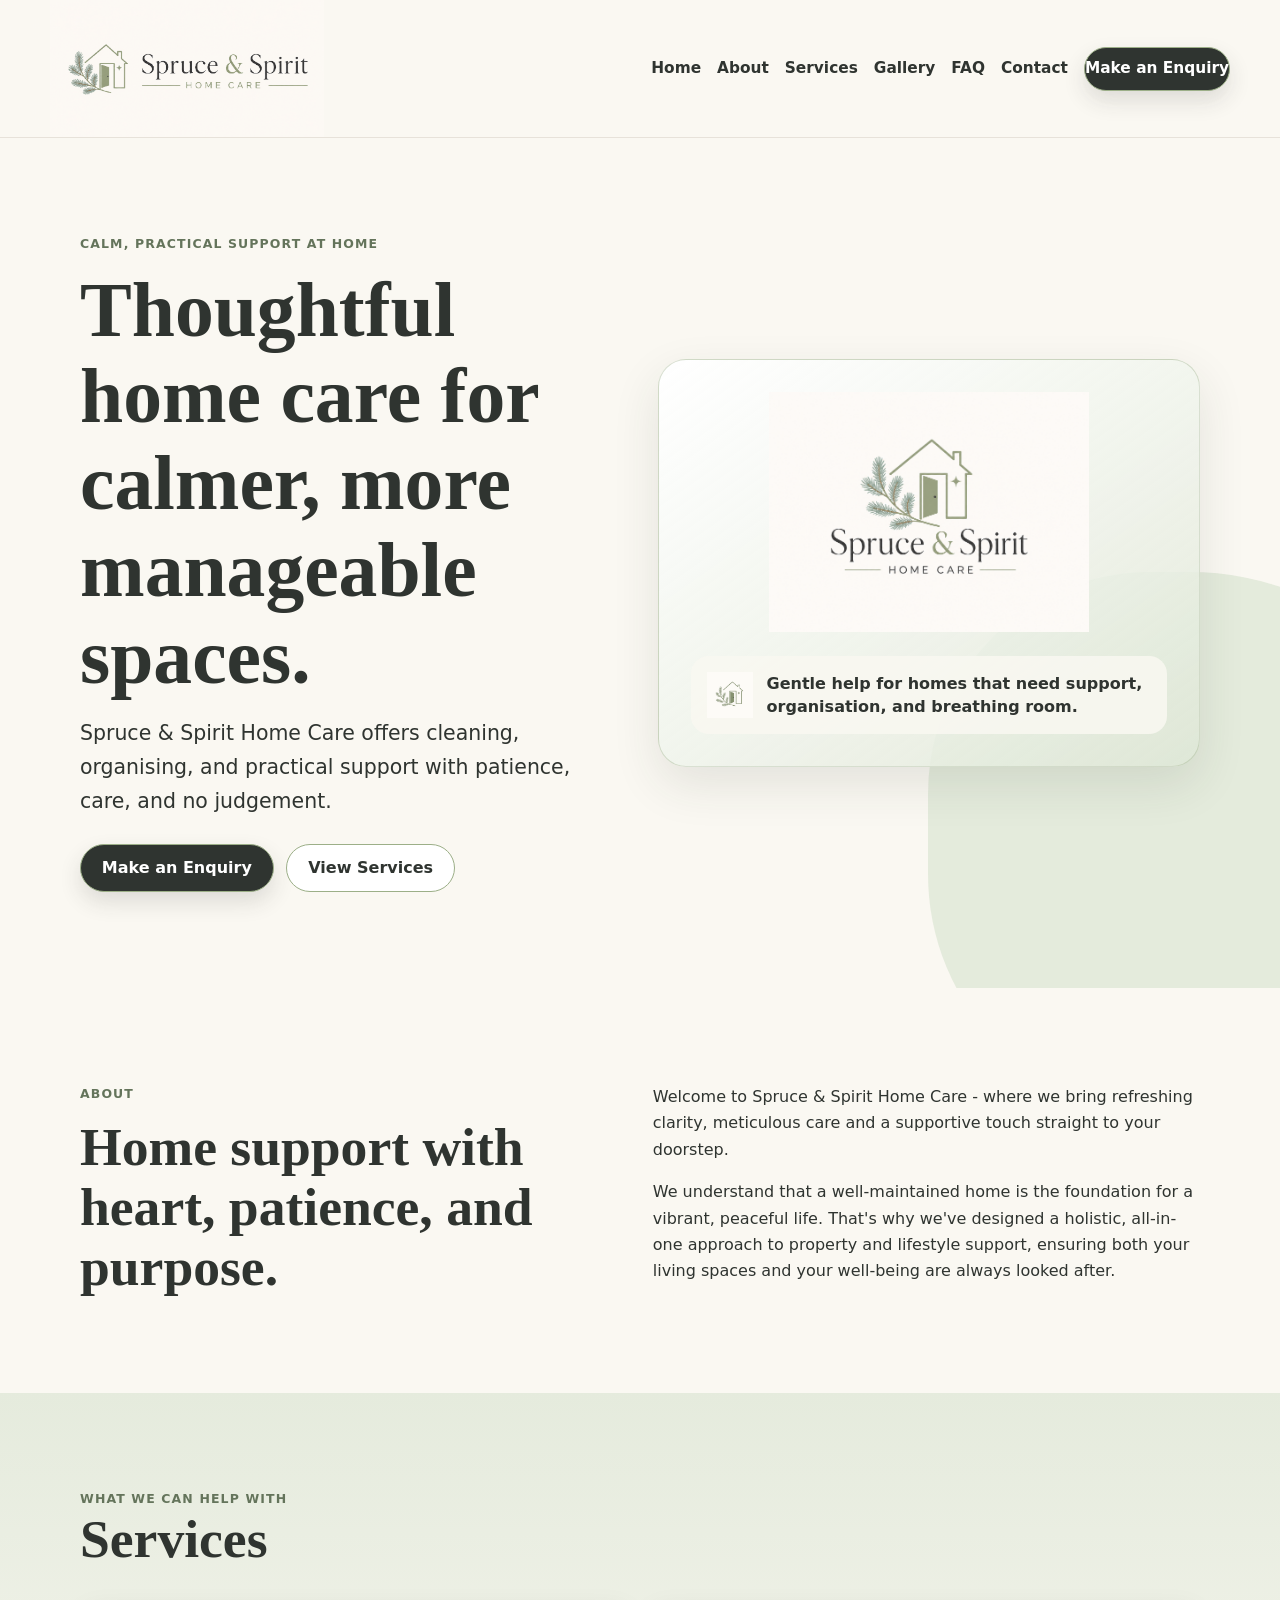
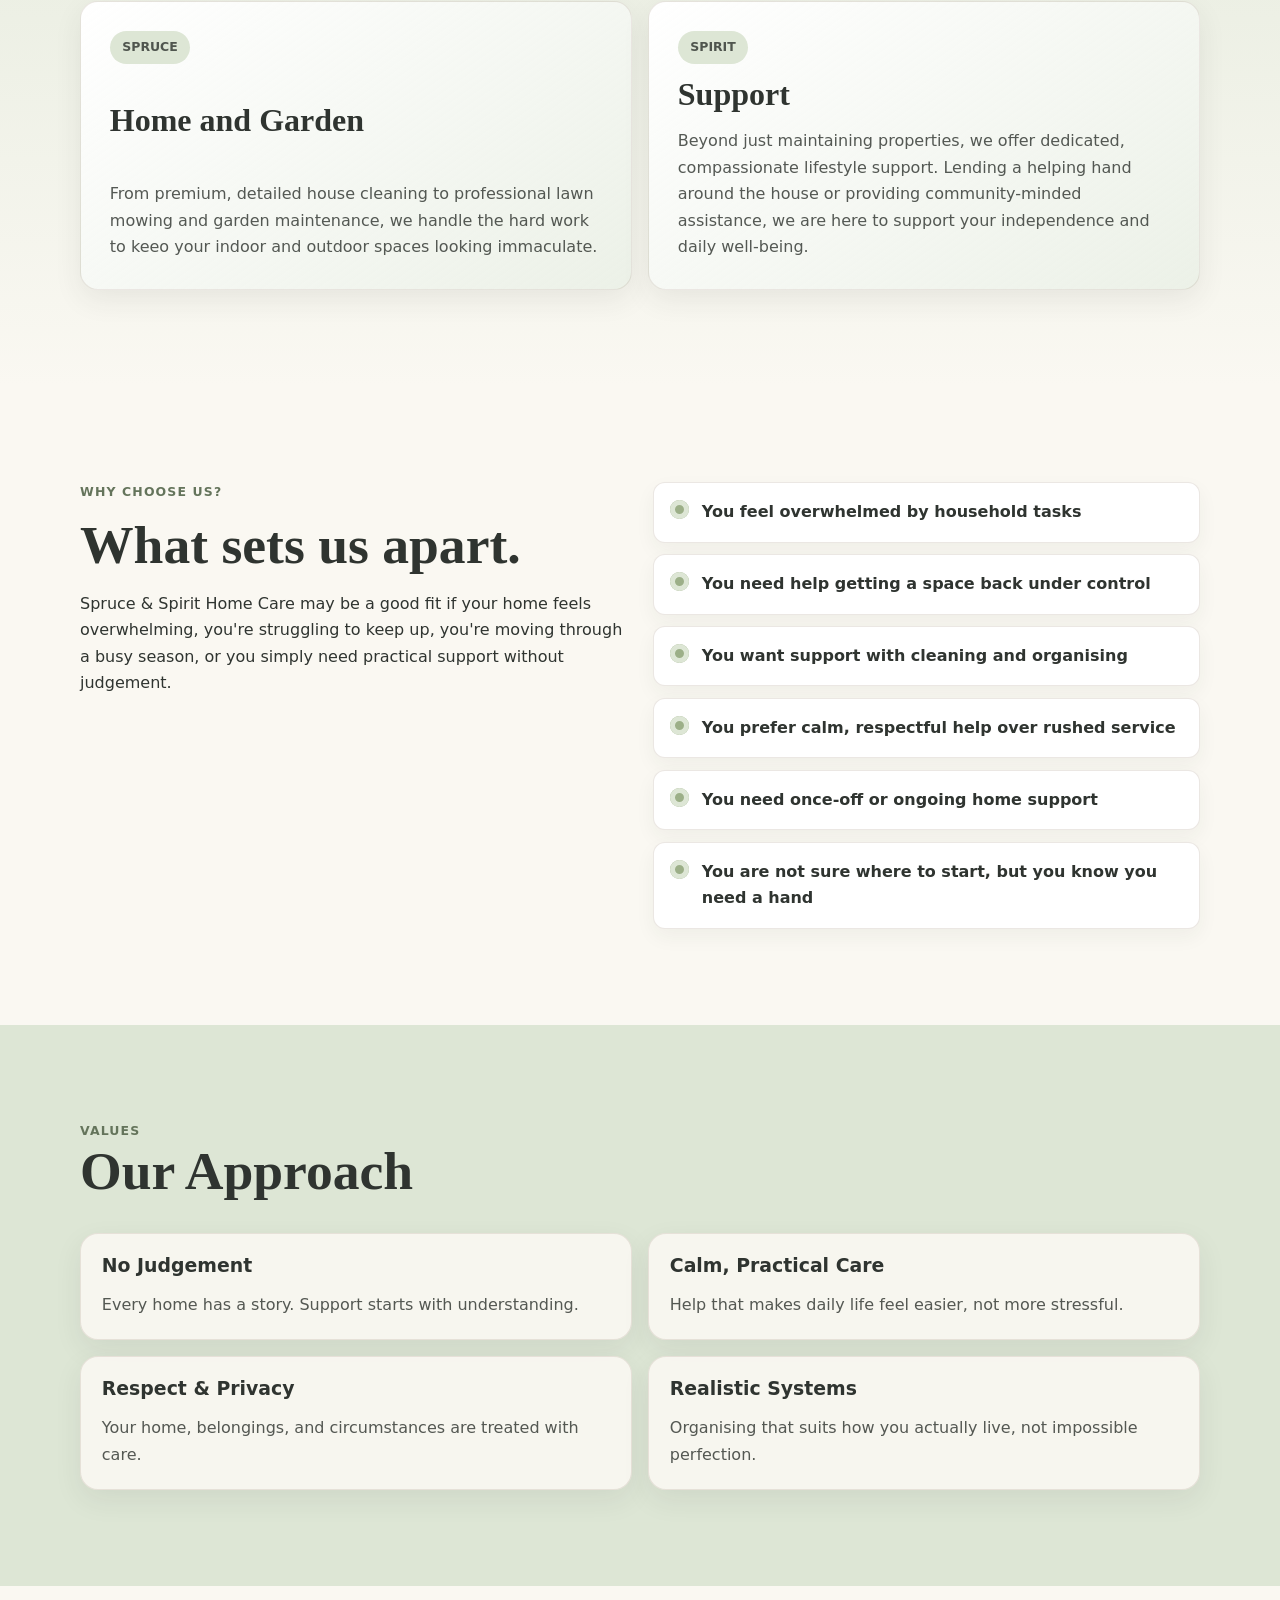
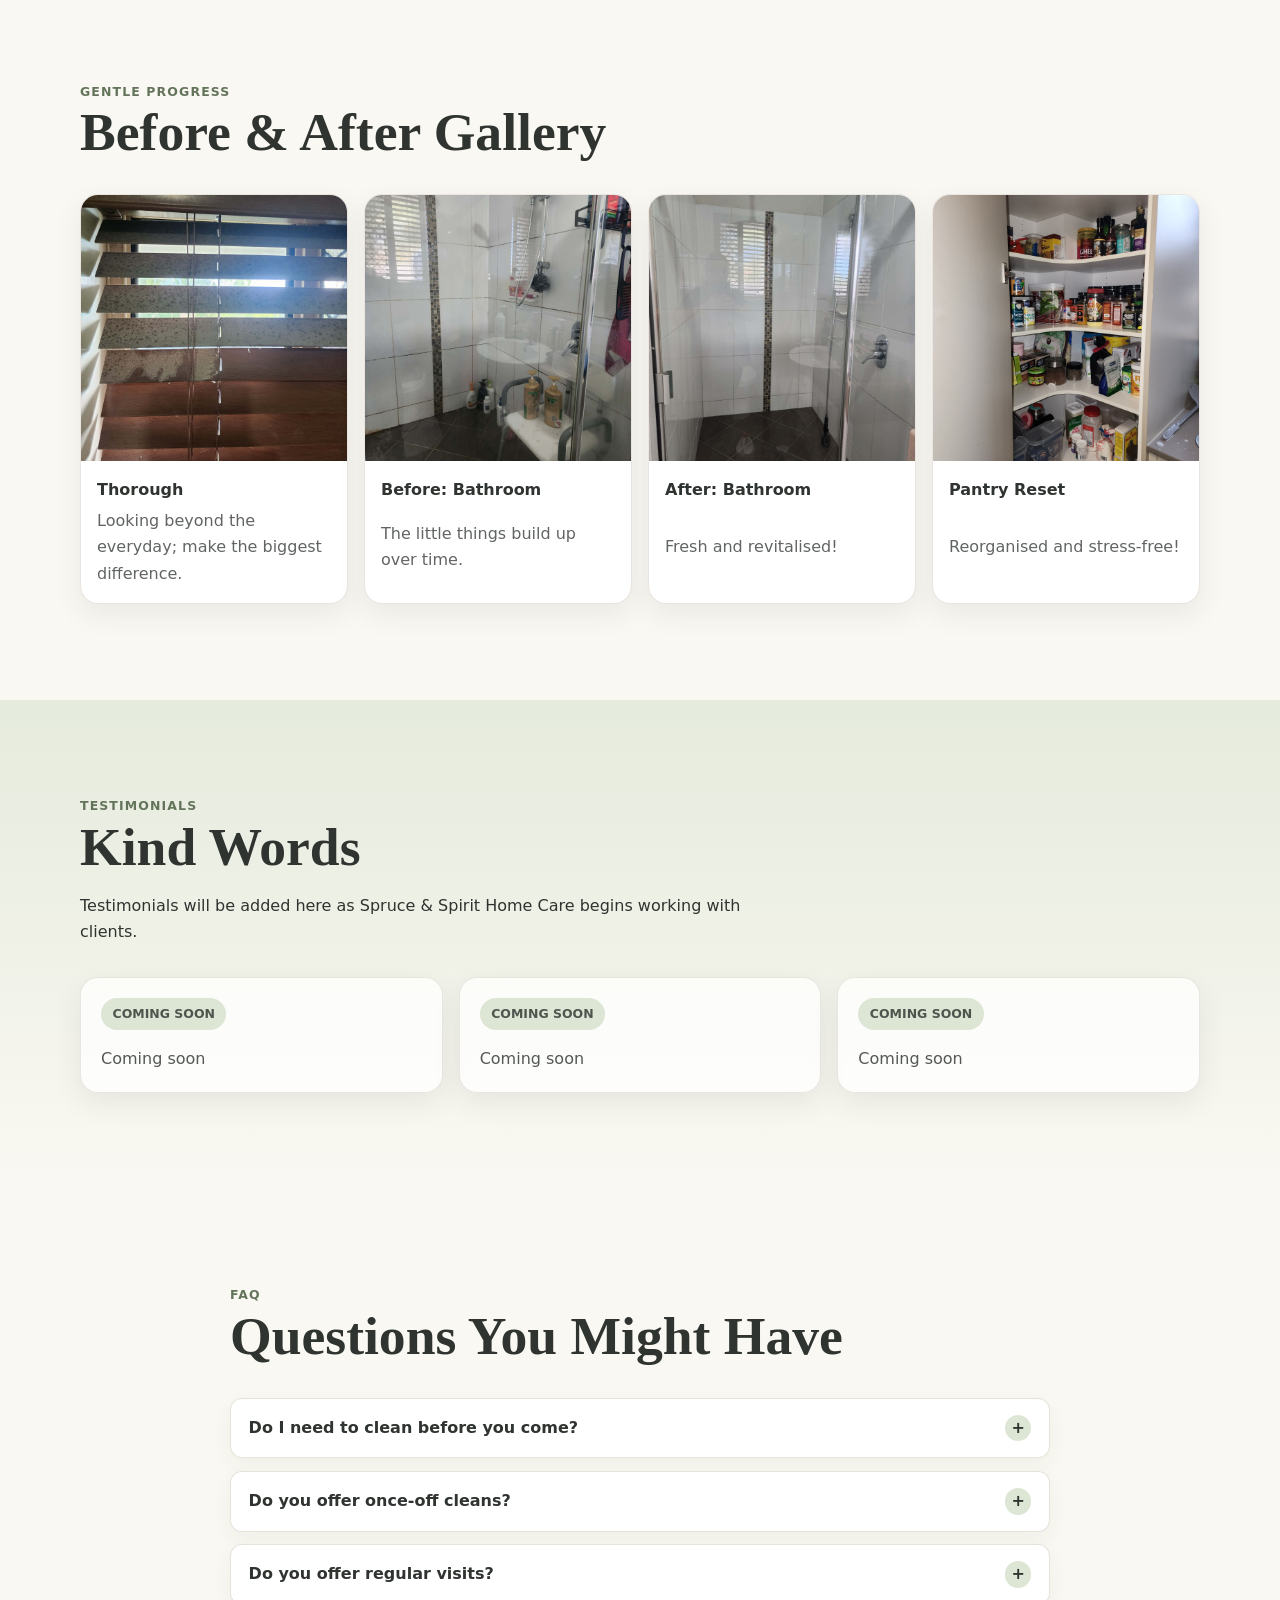
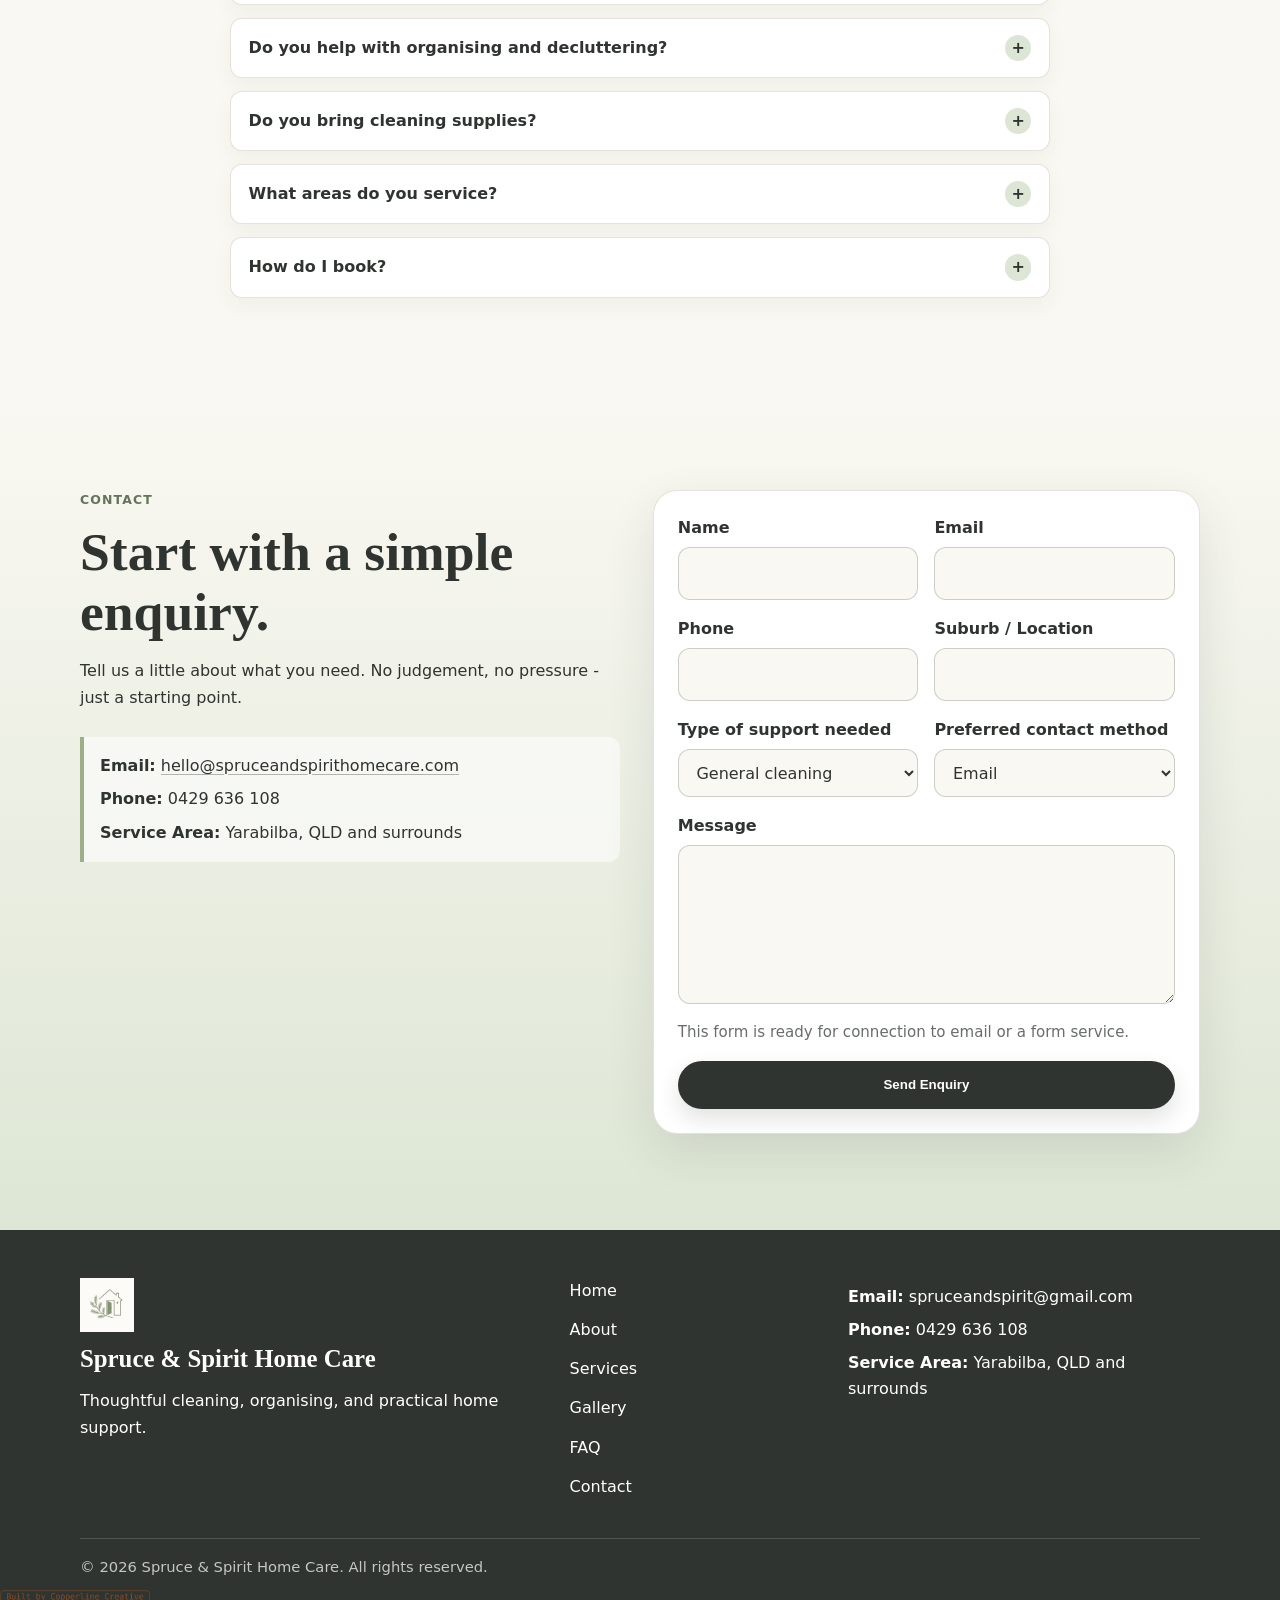
==== index.html @ ce6bea6d "add-footer-change-wording" ====
<!DOCTYPE html>
<html lang="en">
  <head>
    <meta charset="UTF-8" />
    <meta name="viewport" content="width=device-width, initial-scale=1.0" />
    <meta
      name="description"
      content="Spruce &amp; Spirit Home Care offers thoughtful cleaning, organising, and practical home support with patience, care, and no judgement."
    />
    <title>Spruce &amp; Spirit Home Care</title>

    <link rel="icon" href="assets/favicon/favicon.ico" sizes="any" />
    <link rel="icon" type="image/png" sizes="16x16" href="assets/favicon/favicon-16x16.png" />
    <link rel="icon" type="image/png" sizes="32x32" href="assets/favicon/favicon-32x32.png" />
    <link rel="apple-touch-icon" href="assets/favicon/apple-touch-icon.png" />

    <link rel="stylesheet" href="styles.css" />
    <script src="script.js" defer></script>
  </head>
  <body>
    <a class="skip-link" href="#main">Skip to content</a>

    <header class="site-header" id="home">
      <div class="header-inner">
        <a class="brand-link" href="#home" aria-label="Spruce &amp; Spirit Home Care home">
          <img src="assets/logo/horizontal-logo.png" alt="Spruce &amp; Spirit Home Care" class="brand-logo" />
        </a>

        <button class="menu-toggle" type="button" aria-expanded="false" aria-controls="primary-navigation">
          <span class="menu-toggle-lines" aria-hidden="true"></span>
          <span class="visually-hidden">Open menu</span>
        </button>

        <nav class="primary-nav" id="primary-navigation" aria-label="Primary navigation">
          <a href="#home">Home</a>
          <a href="#about">About</a>
          <a href="#services">Services</a>
          <a href="#gallery">Gallery</a>
          <a href="#faq">FAQ</a>
          <a href="#contact">Contact</a>
          <a class="button button-small" href="#contact">Make an Enquiry</a>
        </nav>
      </div>
    </header>

    <main id="main">
      <section class="hero section">
        <div class="container hero-grid">
          <div class="hero-copy">
            <p class="eyebrow">Calm, practical support at home</p>
            <h1>Thoughtful home care for calmer, more manageable spaces.</h1>
            <p class="hero-text">
              Spruce &amp; Spirit Home Care offers cleaning, organising, and practical support with patience, care, and no
              judgement.
            </p>
            <div class="button-row">
              <a class="button" href="#contact">Make an Enquiry</a>
              <a class="button button-secondary" href="#services">View Services</a>
            </div>
          </div>

          <div class="hero-card" aria-label="Spruce &amp; Spirit brand feature">
            <img src="assets/logo/logo-primary.png" alt="" class="hero-logo" />
            <div class="hero-note">
              <img src="assets/logo/brand-icon.png" alt="" />
              <p>Gentle help for homes that need support, organisation, and breathing room.</p>
            </div>
          </div>
        </div>
      </section>

      <section class="section" id="about">
        <div class="container two-column">
          <div>
            <p class="eyebrow">About</p>
            <h2>Home support with heart, patience, and purpose.</h2>
          </div>
          <div class="text-stack">
            <p>
              Welcome to Spruce &amp; Spirit Home Care - where we bring refreshing clarity, meticulous care and a supportive touch straight to your doorstep.
            </p>
            <p>
              We understand that a well-maintained home is the foundation for a vibrant, peaceful life. That's why we've designed a holistic, all-in-one approach to property and lifestyle support, ensuring both your living spaces and your well-being are always looked after.
            </p>
          </div>
        </div>
      </section>

      <section class="section section-soft" id="services">
        <div class="container">
          <div class="section-heading">
            <p class="eyebrow">What we can help with</p>
            <h2>Services</h2>
          </div>
          <div class="service-grid">
            <article class="card service-card">
              <p class="service-label">Spruce</p>
              <h3>Home and Garden</h3>
              <p>From premium, detailed house cleaning to professional lawn mowing and garden maintenance, we handle the hard work to keeo your indoor and outdoor spaces looking immaculate.</p>
            </article>
            <article class="card service-card">
              <p class="service-label">Spirit</p>
              <h3>Support</h3>
              <p>Beyond just maintaining properties, we offer dedicated, compassionate lifestyle support. Lending a helping hand around the house or providing community-minded assistance, we are here to support your independence and daily well-being.</p>
            </article>
          </div>
        </div>
      </section>

      <section class="section">
        <div class="container two-column align-start">
          <div>
            <p class="eyebrow">Why Choose Us?</p>
            <h2>What sets us apart.</h2>
            <p>
              Spruce &amp; Spirit Home Care may be a good fit if your home feels overwhelming, you're struggling to keep up,
              you're moving through a busy season, or you simply need practical support without judgement.
            </p>
          </div>
          <ul class="support-list" aria-label="Reasons Spruce &amp; Spirit Home Care may be a good fit">
            <li>You feel overwhelmed by household tasks</li>
            <li>You need help getting a space back under control</li>
            <li>You want support with cleaning and organising</li>
            <li>You prefer calm, respectful help over rushed service</li>
            <li>You need once-off or ongoing home support</li>
            <li>You are not sure where to start, but you know you need a hand</li>
          </ul>
        </div>
      </section>

      <section class="section section-sage">
        <div class="container">
          <div class="section-heading">
            <p class="eyebrow">Values</p>
            <h2>Our Approach</h2>
          </div>
          <div class="card-grid values-grid">
            <article class="value-card">
              <h3>No Judgement</h3>
              <p>Every home has a story. Support starts with understanding.</p>
            </article>
            <article class="value-card">
              <h3>Calm, Practical Care</h3>
              <p>Help that makes daily life feel easier, not more stressful.</p>
            </article>
            <article class="value-card">
              <h3>Respect &amp; Privacy</h3>
              <p>Your home, belongings, and circumstances are treated with care.</p>
            </article>
            <article class="value-card">
              <h3>Realistic Systems</h3>
              <p>Organising that suits how you actually live, not impossible perfection.</p>
            </article>
          </div>
        </div>
      </section>

      <section class="section" id="gallery">
        <div class="container">
          <div class="section-heading">
            <p class="eyebrow">Gentle progress</p>
            <h2>Before &amp; After Gallery</h2>
            <p></p>
          </div>
          <div class="gallery-grid" aria-label="Before and after gallery">
            <a class="gallery-card" href="gallery/gallery-1.html">
              <figure>
                <img src="assets/gallery/blinds-progress.JPG" alt="preview blinds" />
                <figcaption>
                  <strong>Thorough</strong>
                  <span>Looking beyond the everyday; make the biggest difference.</span>
                </figcaption>
              </figure>
            </a>
            <a class="gallery-card" href="gallery/gallery-2.html">
              <figure>
                <img src="assets/gallery/shower-b.JPG" alt="Before: Bathroom" />
                <figcaption>
                  <strong>Before: Bathroom</strong>
                  <span>The little things build up over time.</span>
                </figcaption>
              </figure>
            </a>
            <a class="gallery-card" href="gallery/gallery-3.html">
              <figure>
                <img src="assets/gallery/shower-a.JPG" alt="After: Bathroom" />
                <figcaption>
                  <strong>After: Bathroom</strong>
                  <span>Fresh and revitalised!</span>
                </figcaption>
              </figure>
            </a>
            <a class="gallery-card" href="gallery/gallery-4.html">
              <figure>
                <img src="assets/gallery/pantry.after.JPG" alt="Pantry reset" />
                <figcaption>
                  <strong>Pantry Reset</strong>
                  <span>Reorganised and stress-free!</span>
                </figcaption>
              </figure>
            </a>
          </div>
        </div>
      </section>

      <section class="section section-soft">
        <div class="container">
          <div class="section-heading">
            <p class="eyebrow">Testimonials</p>
            <h2>Kind Words</h2>
            <p>Testimonials will be added here as Spruce &amp; Spirit Home Care begins working with clients.</p>
          </div>
          <div class="card-grid testimonial-grid">
            <article class="testimonial-card">
              <p class="coming-soon">Coming soon</p>
              <p>Coming soon</p>
            </article>
            <article class="testimonial-card">
              <p class="coming-soon">Coming soon</p>
              <p>Coming soon</p>
            </article>
            <article class="testimonial-card">
              <p class="coming-soon">Coming soon</p>
              <p>Coming soon</p>
            </article>
          </div>
        </div>
      </section>

      <section class="section" id="faq">
        <div class="container narrow">
          <div class="section-heading">
            <p class="eyebrow">FAQ</p>
            <h2>Questions You Might Have</h2>
          </div>
          <div class="faq-list">
            <details>
              <summary>Do I need to clean before you come?</summary>
              <p>
                No. Please don't feel like you need to prepare your home before asking for support. Spruce &amp; Spirit Home
                Care is built on a no-judgement approach.
              </p>
            </details>
            <details>
              <summary>Do you offer once-off cleans?</summary>
              <p>Yes. Once-off support may be available depending on your needs and current availability.</p>
            </details>
            <details>
              <summary>Do you offer regular visits?</summary>
              <p>Yes. Ongoing support can be arranged for clients who benefit from regular help at home.</p>
            </details>
            <details>
              <summary>Do you help with organising and decluttering?</summary>
              <p>Yes. Support can include sorting, simplifying, and creating practical systems that are easier to maintain.</p>
            </details>
            <details>
              <summary>Do you bring cleaning supplies?</summary>
              <p>
                This can be discussed during your enquiry. Some clients prefer their own products to be used, while
                others may need supplies provided.
              </p>
            </details>
            <details>
              <summary>What areas do you service?</summary>
              <p>Yarabilba, QLD and surrounds</p>
            </details>
            <details>
              <summary>How do I book?</summary>
              <p>
                Send an enquiry through the contact form and I will get back to you to discuss what kind of support
                would be the best fit.
              </p>
            </details>
          </div>
        </div>
      </section>

      <section class="section contact-section" id="contact">
        <div class="container contact-grid">
          <div class="contact-intro">
            <p class="eyebrow">Contact</p>
            <h2>Start with a simple enquiry.</h2>
            <p>Tell us a little about what you need. No judgement, no pressure - just a starting point.</p>
            <div class="contact-details" aria-label="Direct contact details">
              <p><strong>Email:</strong> <a href="mailto:hello@spruceandspirithomecare.com">hello@spruceandspirithomecare.com</a></p>
              <p><strong>Phone:</strong> 0429 636 108</p>
              <p><strong>Service Area:</strong> Yarabilba, QLD and surrounds</p>
            </div>
          </div>

          <form class="contact-form" action="#" method="post">
            <div class="form-field">
              <label for="name">Name</label>
              <input type="text" id="name" name="name" autocomplete="name" required />
            </div>
            <div class="form-field">
              <label for="email">Email</label>
              <input type="email" id="email" name="email" autocomplete="email" required />
            </div>
            <div class="form-field">
              <label for="phone">Phone</label>
              <input type="tel" id="phone" name="phone" autocomplete="tel" />
            </div>
            <div class="form-field">
              <label for="location">Suburb / Location</label>
              <input type="text" id="location" name="location" autocomplete="address-level2" />
            </div>
            <div class="form-field">
              <label for="support-type">Type of support needed</label>
              <select id="support-type" name="support-type">
                <option>General cleaning</option>
                <option>Decluttering / organising</option>
                <option>Home reset</option>
                <option>Ongoing</option>
                <option>Not sure yet</option>
              </select>
            </div>
            <div class="form-field">
              <label for="contact-method">Preferred contact method</label>
              <select id="contact-method" name="contact-method">
                <option>Email</option>
                <option>Phone</option>
                <option>Text message</option>
              </select>
            </div>
            <div class="form-field form-field-full">
              <label for="message">Message</label>
              <textarea id="message" name="message" rows="5"></textarea>
            </div>
            <p class="form-note">This form is ready for connection to email or a form service.</p>
            <button class="button form-button" type="submit">Send Enquiry</button>
          </form>
        </div>
      </section>
    </main>

    <footer class="site-footer">
      <div class="container footer-grid">
        <div>
          <img src="assets/logo/brand-icon.png" alt="" class="footer-icon" />
          <h2>Spruce &amp; Spirit Home Care</h2>
          <p>Thoughtful cleaning, organising, and practical home support.</p>
        </div>
        <nav class="footer-nav" aria-label="Footer navigation">
          <a href="#home">Home</a>
          <a href="#about">About</a>
          <a href="#services">Services</a>
          <a href="#gallery">Gallery</a>
          <a href="#faq">FAQ</a>
          <a href="#contact">Contact</a>
        </nav>
        <div class="footer-contact">
          <p><strong>Email:</strong> spruceandspirit@gmail.com</p>
          <p><strong>Phone:</strong> 0429 636 108</p>
          <p><strong>Service Area:</strong> Yarabilba, QLD and surrounds</p>
        </div>
      </div>
      <p class="copyright">&copy; 2026 Spruce &amp; Spirit Home Care. All rights reserved.</p>
    <a href="https://copperline-creative.com.au" target="_blank" rel="noopener" class="built-by-copperline">
  <img src="assets/logo/copperline-built-by-typewriter-light-footer-web.png" alt="Built by Copperline Creative">
</a>
    </footer>
  </body>
</html>
---- styles.css ----
:root {
  --sage: #9CAF88;
  --sage-light: #DDE6D5;
  --charcoal: #2F3430;
  --warm-white: #FAF8F2;
  --taupe: #B8A99A;
  --white: #FFFFFF;
  --shadow: 0 18px 48px rgba(47, 52, 48, 0.11);
  --soft-shadow: 0 10px 28px rgba(47, 52, 48, 0.08);
  --radius: 18px;
  --radius-small: 12px;
  --container: 1120px;
}

* {
  box-sizing: border-box;
}

html {
  scroll-behavior: smooth;
}

body {
  margin: 0;
  color: var(--charcoal);
  background: var(--warm-white);
  font-family: ui-sans-serif, system-ui, -apple-system, BlinkMacSystemFont, "Segoe UI", sans-serif;
  font-size: 1rem;
  line-height: 1.65;
}

body.menu-open {
  overflow: hidden;
}

img {
  display: block;
  max-width: 100%;
  height: auto;
}

a {
  color: inherit;
  text-decoration-color: rgba(47, 52, 48, 0.35);
  text-underline-offset: 0.18em;
}

a:hover {
  text-decoration-color: currentColor;
}

:focus-visible {
  outline: 3px solid rgba(156, 175, 136, 0.72);
  outline-offset: 4px;
}

.skip-link {
  position: fixed;
  left: 1rem;
  top: 1rem;
  z-index: 20;
  transform: translateY(-140%);
  padding: 0.75rem 1rem;
  border-radius: 999px;
  background: var(--charcoal);
  color: var(--white);
  transition: transform 180ms ease;
}

.skip-link:focus {
  transform: translateY(0);
}

.visually-hidden {
  position: absolute;
  width: 1px;
  height: 1px;
  padding: 0;
  margin: -1px;
  overflow: hidden;
  clip: rect(0, 0, 0, 0);
  white-space: nowrap;
  border: 0;
}

.container {
  width: min(100% - 2rem, var(--container));
  margin-inline: auto;
}

.narrow {
  max-width: 820px;
}

.section {
  padding: 4.5rem 0;
}

.section-soft {
  background: linear-gradient(180deg, rgba(221, 230, 213, 0.72), rgba(250, 248, 242, 0.96));
}

.section-sage {
  background: var(--sage-light);
}

.section-heading {
  max-width: 720px;
  margin-bottom: 2rem;
}

.section-heading p {
  margin-bottom: 0;
}

.eyebrow {
  margin: 0 0 0.75rem;
  color: #64745b;
  font-size: 0.78rem;
  font-weight: 800;
  letter-spacing: 0.09em;
  text-transform: uppercase;
}

h1,
h2,
h3 {
  margin: 0;
  line-height: 1.12;
  letter-spacing: 0;
}

h1 {
  max-width: 760px;
  font-family: Georgia, "Times New Roman", serif;
  font-size: clamp(2.35rem, 8vw, 4.85rem);
  font-weight: 700;
}

h2 {
  font-family: Georgia, "Times New Roman", serif;
  font-size: clamp(2rem, 6vw, 3.35rem);
  font-weight: 700;
}

h3 {
  font-size: 1.18rem;
}

p {
  margin: 1rem 0 0;
}

.site-header {
  position: sticky;
  top: 0;
  z-index: 10;
  background: rgba(250, 248, 242, 0.92);
  border-bottom: 1px solid rgba(184, 169, 154, 0.28);
  backdrop-filter: blur(16px);
}

.header-inner {
  width: min(100% - 1.25rem, 1180px);
  min-height: 76px;
  margin-inline: auto;
  display: flex;
  align-items: center;
  justify-content: space-between;
  gap: 1rem;
}

.brand-link {
  display: inline-flex;
  align-items: center;
  flex: 0 0 auto;
}

.brand-logo {
  width: clamp(190px, 42vw, 274px);
}

.primary-nav {
  position: fixed;
  inset: 76px 0 auto 0;
  display: none;
  grid-template-columns: 1fr;
  gap: 0.25rem;
  padding: 1rem;
  background: var(--warm-white);
  border-bottom: 1px solid rgba(184, 169, 154, 0.35);
  box-shadow: var(--soft-shadow);
}

.primary-nav.is-open {
  display: grid;
}

.primary-nav a {
  display: inline-flex;
  align-items: center;
  min-height: 44px;
  padding: 0.25rem 0;
  font-size: 0.96rem;
  font-weight: 700;
  text-decoration: none;
}

.menu-toggle {
  width: 46px;
  height: 46px;
  display: inline-grid;
  place-items: center;
  border: 1px solid rgba(47, 52, 48, 0.18);
  border-radius: 999px;
  color: var(--charcoal);
  background: var(--white);
  cursor: pointer;
}

.menu-toggle-lines,
.menu-toggle-lines::before,
.menu-toggle-lines::after {
  display: block;
  width: 18px;
  height: 2px;
  border-radius: 999px;
  background: currentColor;
  content: "";
}

.menu-toggle-lines {
  position: relative;
}

.menu-toggle-lines::before,
.menu-toggle-lines::after {
  position: absolute;
  left: 0;
}

.menu-toggle-lines::before {
  top: -6px;
}

.menu-toggle-lines::after {
  top: 6px;
}

.button {
  display: inline-flex;
  align-items: center;
  justify-content: center;
  min-height: 48px;
  padding: 0.82rem 1.3rem;
  border: 1px solid var(--sage);
  border-radius: 999px;
  color: var(--white);
  background: var(--charcoal);
  box-shadow: 0 10px 22px rgba(47, 52, 48, 0.14);
  font-weight: 800;
  line-height: 1.15;
  text-align: center;
  text-decoration: none;
  cursor: pointer;
  transition: transform 180ms ease, box-shadow 180ms ease, background 180ms ease;
}

.button:hover {
  transform: translateY(-1px);
  background: #232722;
  box-shadow: 0 12px 28px rgba(47, 52, 48, 0.18);
}

.button-secondary {
  color: var(--charcoal);
  background: var(--white);
  box-shadow: none;
}

.button-secondary:hover {
  background: var(--sage-light);
}

.button-small {
  min-height: 42px;
  width: fit-content;
  padding: 0.68rem 1rem;
}

.hero {
  position: relative;
  overflow: hidden;
  padding-top: 3.5rem;
}

.hero::before {
  position: absolute;
  inset: auto -12rem -8rem auto;
  width: 34rem;
  max-width: 92vw;
  aspect-ratio: 1;
  border-radius: 44% 56% 52% 48%;
  background: rgba(221, 230, 213, 0.72);
  content: "";
  z-index: -1;
}

.hero-grid {
  display: grid;
  gap: 2.25rem;
  align-items: center;
}

.hero-text {
  max-width: 630px;
  font-size: clamp(1.08rem, 3vw, 1.28rem);
}

.button-row {
  display: flex;
  flex-wrap: wrap;
  gap: 0.8rem;
  margin-top: 1.6rem;
}

.hero-card {
  position: relative;
  padding: clamp(1.25rem, 5vw, 2rem);
  border: 1px solid rgba(156, 175, 136, 0.38);
  border-radius: 28px;
  background: linear-gradient(145deg, var(--white), rgba(221, 230, 213, 0.78));
  box-shadow: var(--shadow);
}

.hero-logo {
  width: min(320px, 78vw);
  margin-inline: auto;
}

.hero-note {
  display: grid;
  grid-template-columns: 46px 1fr;
  gap: 0.85rem;
  align-items: center;
  margin-top: 1.5rem;
  padding: 1rem;
  border-radius: var(--radius);
  background: rgba(250, 248, 242, 0.86);
}

.hero-note img {
  width: 46px;
}

.hero-note p {
  margin: 0;
  font-weight: 700;
  line-height: 1.45;
}

.two-column {
  display: grid;
  gap: 1.6rem;
}

.align-start {
  align-items: start;
}

.text-stack p:first-child {
  margin-top: 0;
}

.card-grid,
.gallery-grid {
  display: grid;
  gap: 1rem;
}

.service-grid {
  display: grid;
  gap: 1rem;
}

.card,
.value-card,
.testimonial-card {
  border: 1px solid rgba(184, 169, 154, 0.28);
  border-radius: var(--radius);
  background: rgba(255, 255, 255, 0.74);
  box-shadow: var(--soft-shadow);
}

.service-card {
  min-height: 220px;
  display: flex;
  flex-direction: column;
  justify-content: space-between;
  padding: clamp(1.35rem, 4vw, 1.8rem);
  background:
    linear-gradient(145deg, rgba(255, 255, 255, 0.9), rgba(221, 230, 213, 0.56)),
    var(--white);
}

.service-card h3 {
  margin-top: 0.8rem;
  font-family: Georgia, "Times New Roman", serif;
  font-size: clamp(1.45rem, 4vw, 2rem);
}

.service-label {
  width: fit-content;
  margin: 0;
  padding: 0.38rem 0.78rem;
  border-radius: 999px;
  color: var(--charcoal);
  background: var(--sage-light);
  font-size: 0.78rem;
  font-weight: 800;
  text-transform: uppercase;
}

.card-number {
  width: 2.5rem;
  height: 2.5rem;
  display: inline-grid;
  place-items: center;
  margin-bottom: 1.35rem;
  border-radius: 999px;
  color: var(--charcoal);
  background: var(--sage-light);
  font-size: 0.82rem;
  font-weight: 800;
}

.service-card p,
.value-card p,
.testimonial-card p {
  color: rgba(47, 52, 48, 0.82);
}

.support-list {
  display: grid;
  gap: 0.72rem;
  margin: 0;
  padding: 0;
  list-style: none;
}

.support-list li {
  position: relative;
  padding: 1rem 1rem 1rem 3rem;
  border: 1px solid rgba(184, 169, 154, 0.28);
  border-radius: var(--radius-small);
  background: var(--white);
  box-shadow: 0 8px 20px rgba(47, 52, 48, 0.05);
  font-weight: 700;
}

.support-list li::before {
  position: absolute;
  left: 1rem;
  top: 1.05rem;
  width: 1.2rem;
  height: 1.2rem;
  border-radius: 999px;
  background: var(--sage);
  box-shadow: inset 0 0 0 5px var(--sage-light);
  content: "";
}

.value-card {
  padding: 1.3rem;
  background: rgba(250, 248, 242, 0.9);
}

.gallery-card {
  margin: 0;
  overflow: hidden;
  border: 1px solid rgba(184, 169, 154, 0.3);
  border-radius: var(--radius);
  background: var(--white);
  box-shadow: var(--soft-shadow);
  text-decoration: none;
  transition: transform 180ms ease, box-shadow 180ms ease, border-color 180ms ease;
}

.gallery-card:hover {
  transform: translateY(-3px);
  border-color: rgba(156, 175, 136, 0.72);
  box-shadow: var(--shadow);
}

.gallery-card figure {
  height: 100%;
  display: grid;
  grid-template-rows: auto 1fr;
  margin: 0;
}

.gallery-card img {
  width: 100%;
  aspect-ratio: 1 / 1;
  object-fit: cover;
  background: var(--sage-light);
}

.gallery-card figcaption {
  display: grid;
  gap: 0.25rem;
  padding: 1rem;
}

.gallery-card span {
  color: rgba(47, 52, 48, 0.76);
}

.gallery-detail-main {
  min-height: 100vh;
}

.gallery-detail {
  display: grid;
  gap: 1.5rem;
  padding: 3rem 0 4.5rem;
}

.gallery-detail-header {
  max-width: 760px;
}

.gallery-detail-image {
  overflow: hidden;
  border: 1px solid rgba(184, 169, 154, 0.3);
  border-radius: 28px;
  background: var(--white);
  box-shadow: var(--shadow);
}

.gallery-detail-image img {
  width: 100%;
  max-height: 78vh;
  object-fit: contain;
  background: var(--sage-light);
}

.back-link {
  width: fit-content;
  display: inline-flex;
  align-items: center;
  min-height: 44px;
  color: var(--charcoal);
  font-weight: 800;
}

.testimonial-card {
  padding: 1.25rem;
}

.coming-soon {
  width: fit-content;
  margin: 0;
  padding: 0.35rem 0.72rem;
  border-radius: 999px;
  color: var(--charcoal);
  background: var(--sage-light);
  font-size: 0.78rem;
  font-weight: 800;
  text-transform: uppercase;
}

.faq-list {
  display: grid;
  gap: 0.8rem;
}

details {
  border: 1px solid rgba(184, 169, 154, 0.34);
  border-radius: var(--radius-small);
  background: var(--white);
  box-shadow: 0 8px 20px rgba(47, 52, 48, 0.05);
}

summary {
  min-height: 58px;
  display: flex;
  align-items: center;
  justify-content: space-between;
  gap: 1rem;
  padding: 1rem 1.1rem;
  font-weight: 800;
  cursor: pointer;
}

summary::after {
  flex: 0 0 auto;
  width: 1.65rem;
  height: 1.65rem;
  display: inline-grid;
  place-items: center;
  border-radius: 999px;
  background: var(--sage-light);
  content: "+";
}

details[open] summary::after {
  content: "-";
}

details p {
  margin: 0;
  padding: 0 1.1rem 1.15rem;
}

.contact-section {
  background: linear-gradient(180deg, var(--warm-white), var(--sage-light));
}

.contact-grid {
  display: grid;
  gap: 1.6rem;
  align-items: start;
}

.contact-intro {
  max-width: 540px;
}

.contact-details {
  margin-top: 1.6rem;
  padding: 1rem;
  border-left: 4px solid var(--sage);
  border-radius: 0 var(--radius-small) var(--radius-small) 0;
  background: rgba(255, 255, 255, 0.58);
}

.contact-details p {
  margin: 0.45rem 0 0;
}

.contact-details p:first-child {
  margin-top: 0;
}

.contact-form {
  display: grid;
  gap: 1rem;
  padding: clamp(1.05rem, 4vw, 1.5rem);
  border: 1px solid rgba(184, 169, 154, 0.35);
  border-radius: 24px;
  background: var(--white);
  box-shadow: var(--shadow);
}

.form-field {
  display: grid;
  gap: 0.35rem;
}

label {
  font-weight: 800;
}

input,
select,
textarea {
  width: 100%;
  min-height: 48px;
  border: 1px solid rgba(47, 52, 48, 0.22);
  border-radius: var(--radius-small);
  padding: 0.78rem 0.85rem;
  color: var(--charcoal);
  background: var(--warm-white);
  font: inherit;
}

textarea {
  resize: vertical;
}

.form-note {
  margin: 0;
  color: rgba(47, 52, 48, 0.72);
  font-size: 0.94rem;
}

.form-button {
  width: 100%;
  border: 0;
}

.site-footer {
  padding: 3rem 0 1.2rem;
  color: var(--white);
  background: var(--charcoal);
}

.footer-grid {
  display: grid;
  gap: 2rem;
}

.footer-icon {
  width: 54px;
  margin-bottom: 0.8rem;
}

.site-footer h2 {
  font-size: 1.55rem;
}

.footer-nav {
  display: grid;
  gap: 0.45rem;
}

.footer-nav a {
  width: fit-content;
  min-height: 32px;
  color: var(--white);
}

.footer-contact p {
  margin: 0.4rem 0 0;
}

.copyright {
  width: min(100% - 2rem, var(--container));
  margin: 2rem auto 0;
  margin-bottom: 0.35rem;
  padding-top: 1rem;
  border-top: 1px solid rgba(255, 255, 255, 0.16);
  color: rgba(255, 255, 255, 0.72);
  font-size: 0.92rem;
}

@media (min-width: 640px) {
  .values-grid,
  .testimonial-grid,
  .gallery-grid {
    grid-template-columns: repeat(2, minmax(0, 1fr));
  }

  .service-grid {
    grid-template-columns: repeat(2, minmax(0, 1fr));
  }

  .contact-form {
    grid-template-columns: repeat(2, minmax(0, 1fr));
  }

  .form-field-full,
  .form-note,
  .form-button {
    grid-column: 1 / -1;
  }
}

@media (min-width: 860px) {
  .section {
    padding: 6rem 0;
  }

  .menu-toggle {
    display: none;
  }

  .primary-nav {
    position: static;
    display: flex;
    align-items: center;
    gap: 1rem;
    padding: 0;
    border: 0;
    background: transparent;
    box-shadow: none;
  }

  .primary-nav a {
    padding: 0;
  }

  .hero-grid,
  .two-column,
  .contact-grid,
  .footer-grid {
    grid-template-columns: minmax(0, 1fr) minmax(0, 1fr);
  }

  .hero-card {
    justify-self: end;
  }

  .gallery-grid {
    grid-template-columns: repeat(4, minmax(0, 1fr));
  }

  .testimonial-grid {
    grid-template-columns: repeat(3, minmax(0, 1fr));
  }

  .footer-grid {
    grid-template-columns: 1.3fr 0.7fr 1fr;
  }
}

@media (prefers-reduced-motion: reduce) {
  *,
  *::before,
  *::after {
    scroll-behavior: auto !important;
    transition-duration: 0.01ms !important;
    animation-duration: 0.01ms !important;
    animation-iteration-count: 1 !important;
  }
}
.built-by-copperline img {
  width: 170px;
  max-width: 100%;
  height: auto;
  opacity: 0.9;
}
.built-by-copperline {
  display: inline-block;
  margin-top: 0.35rem;
}

.built-by-copperline img {
  width: 150px;
  max-width: 100%;
  height: auto;
  display: block;
  opacity: 0.85;
}
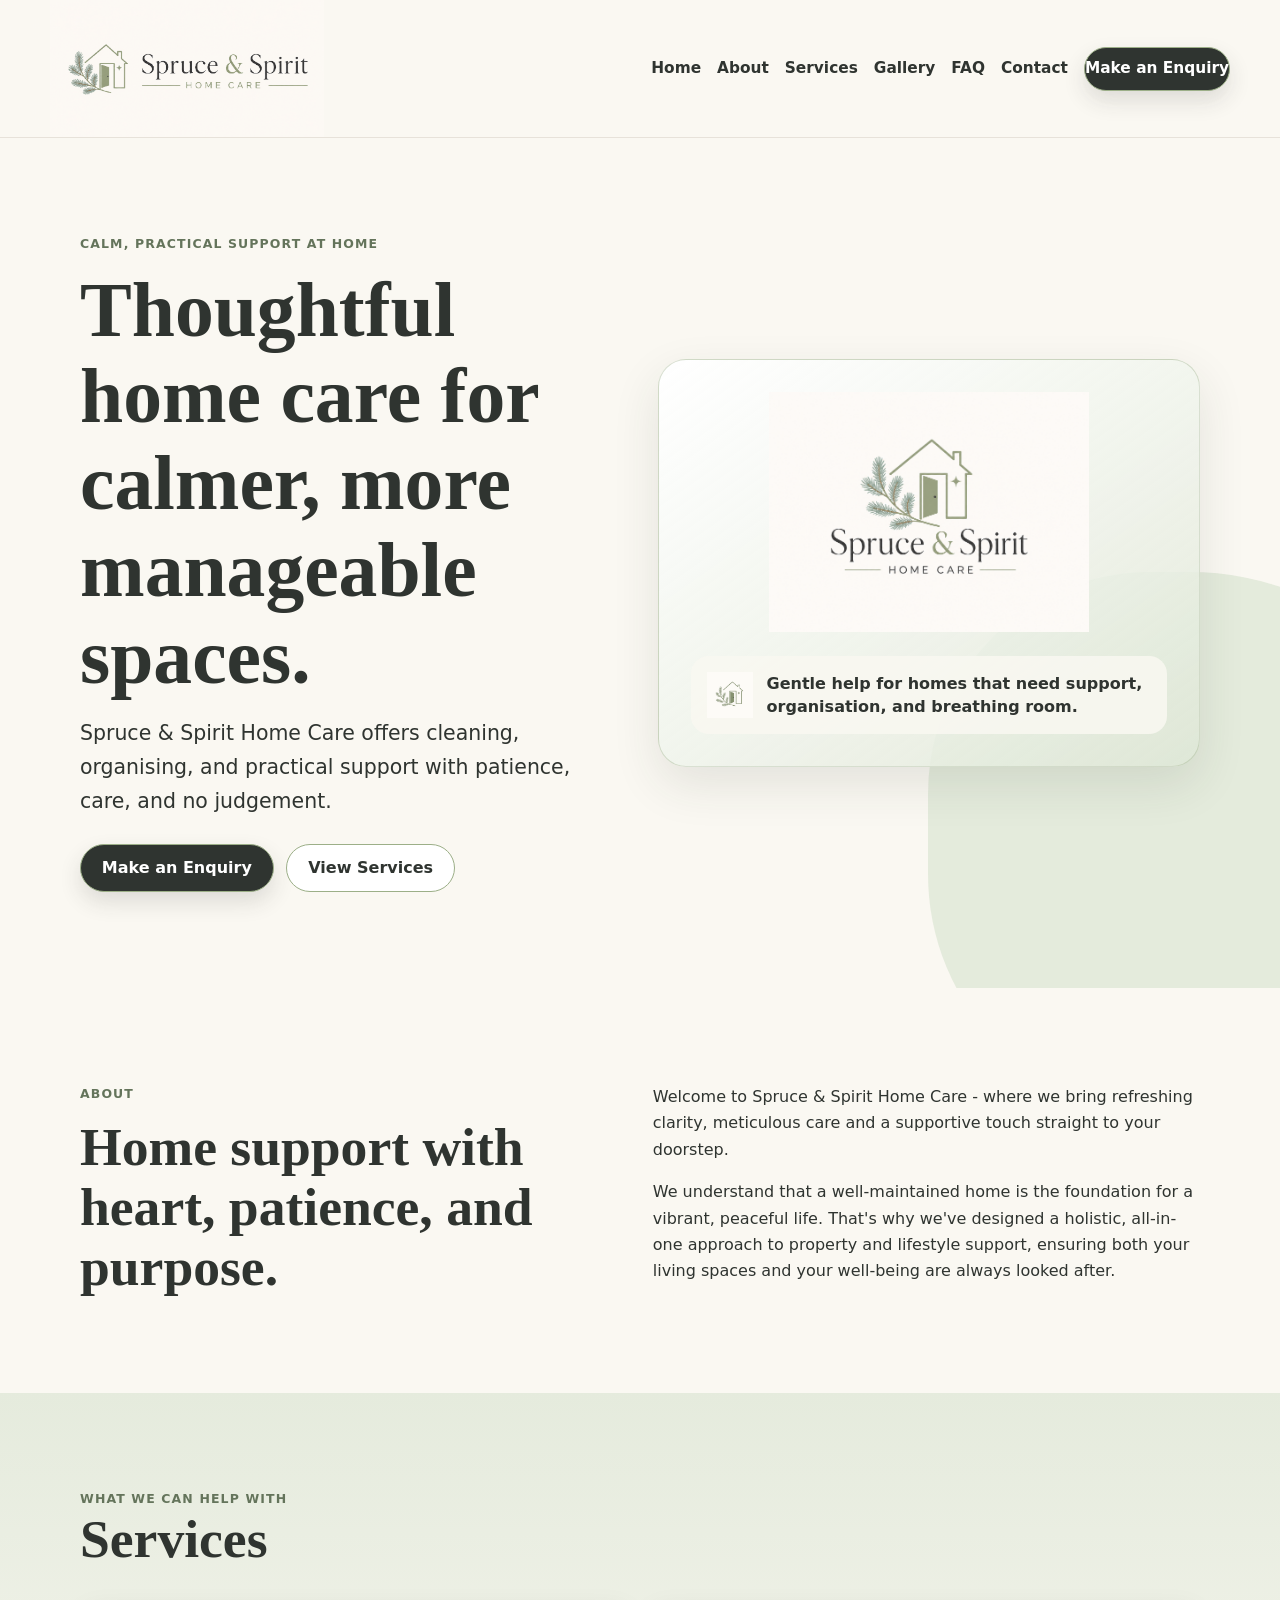
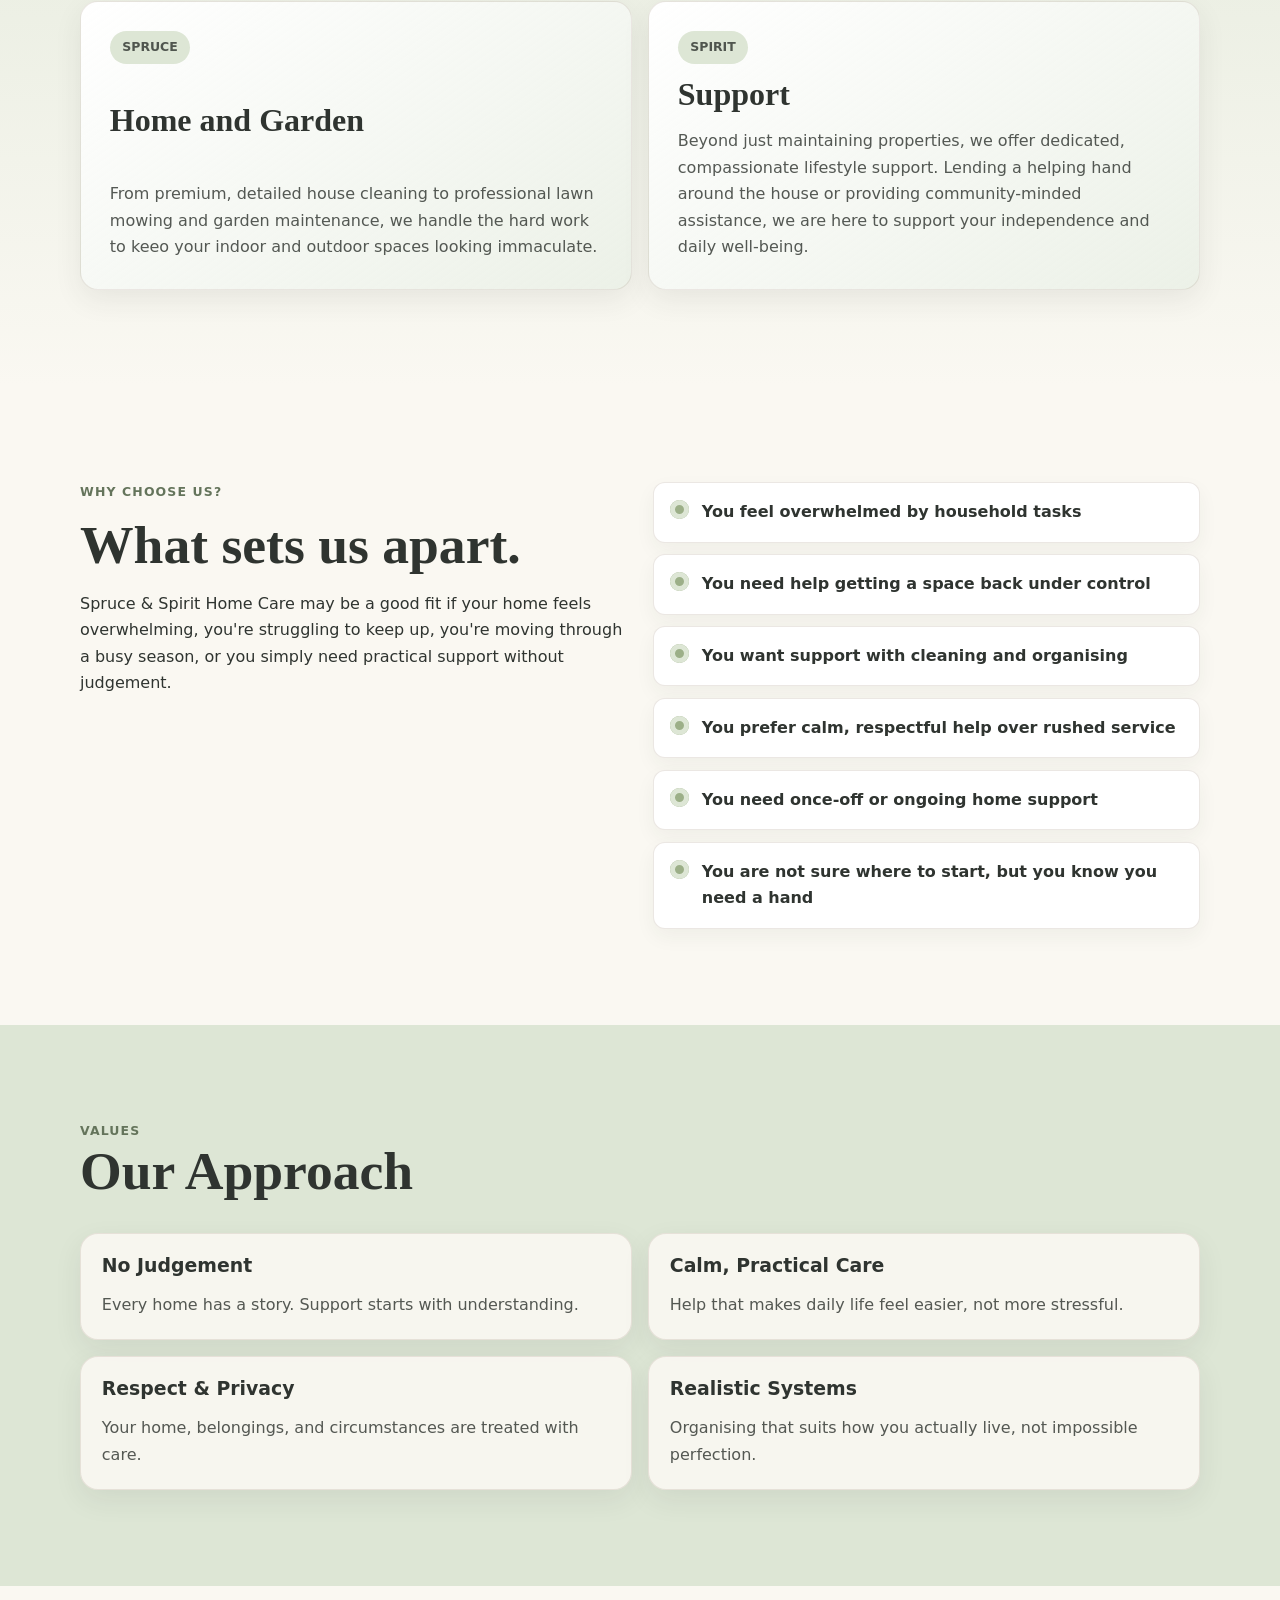
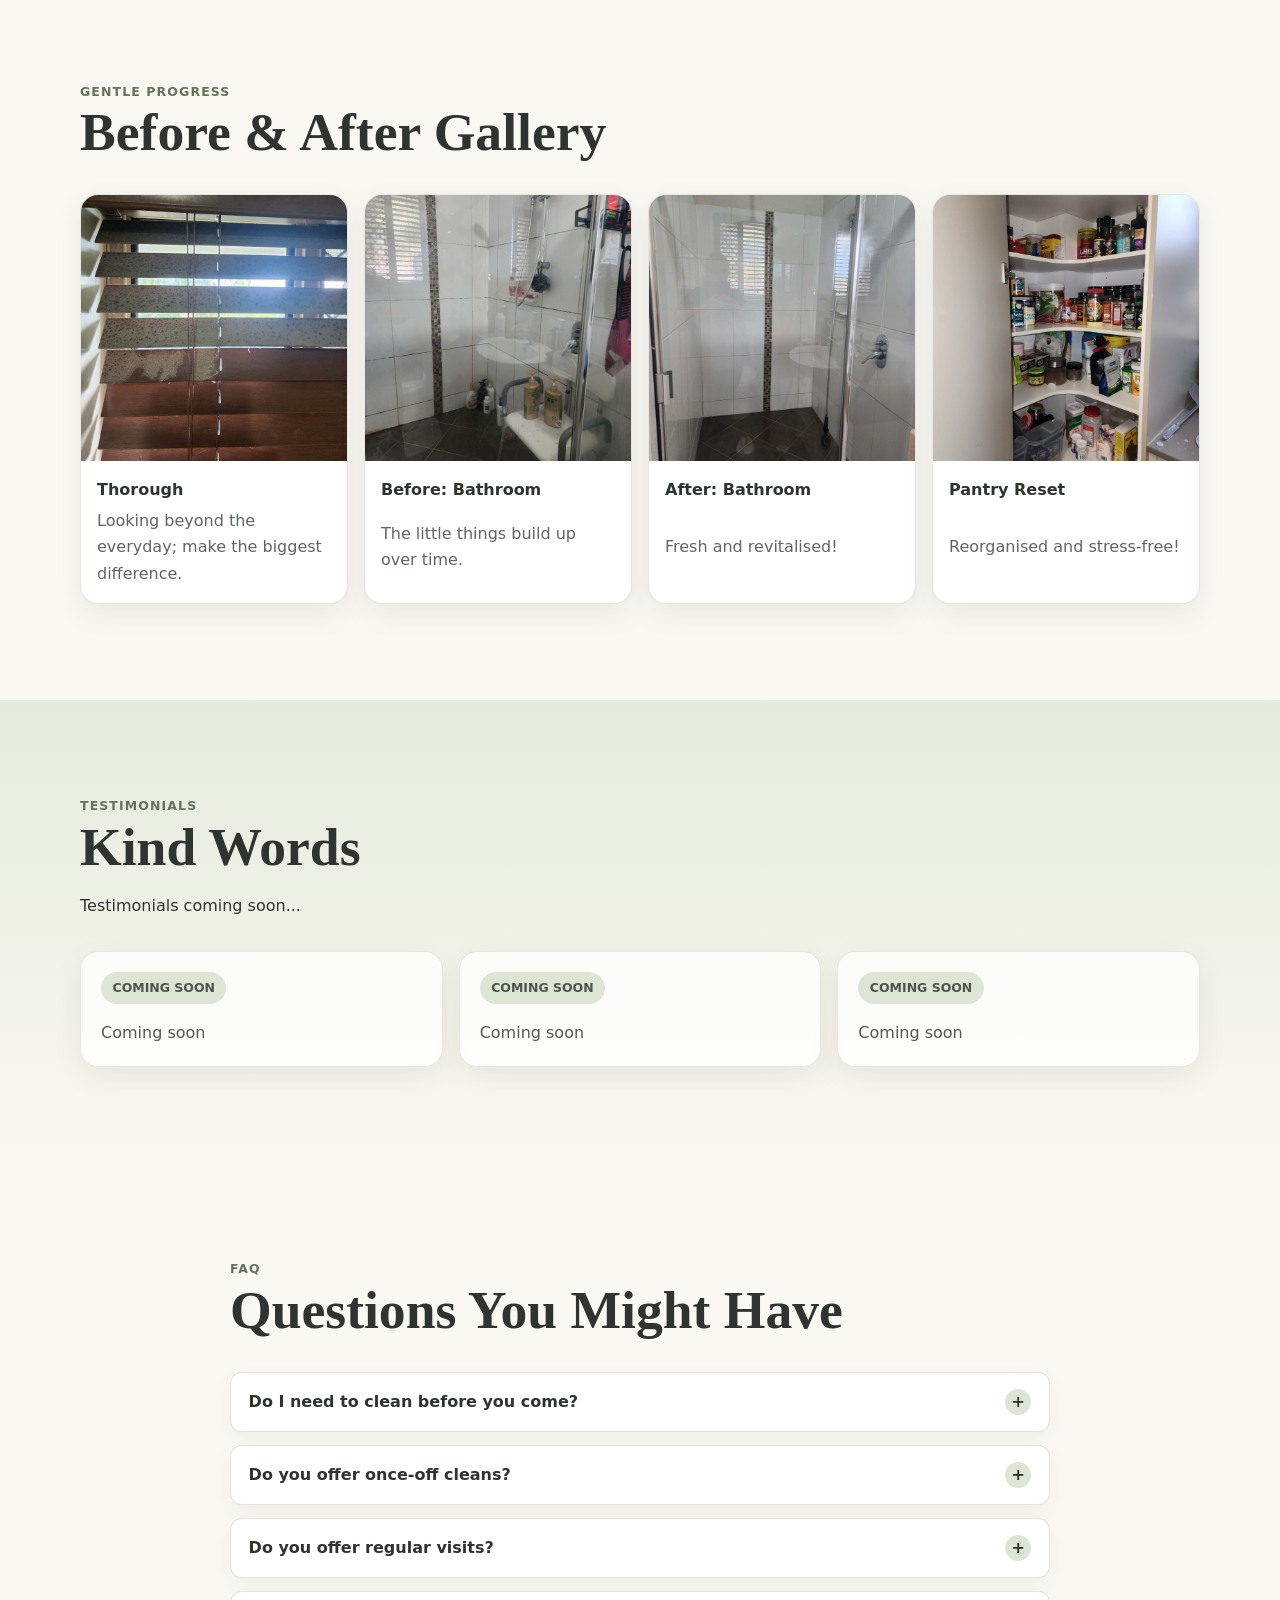
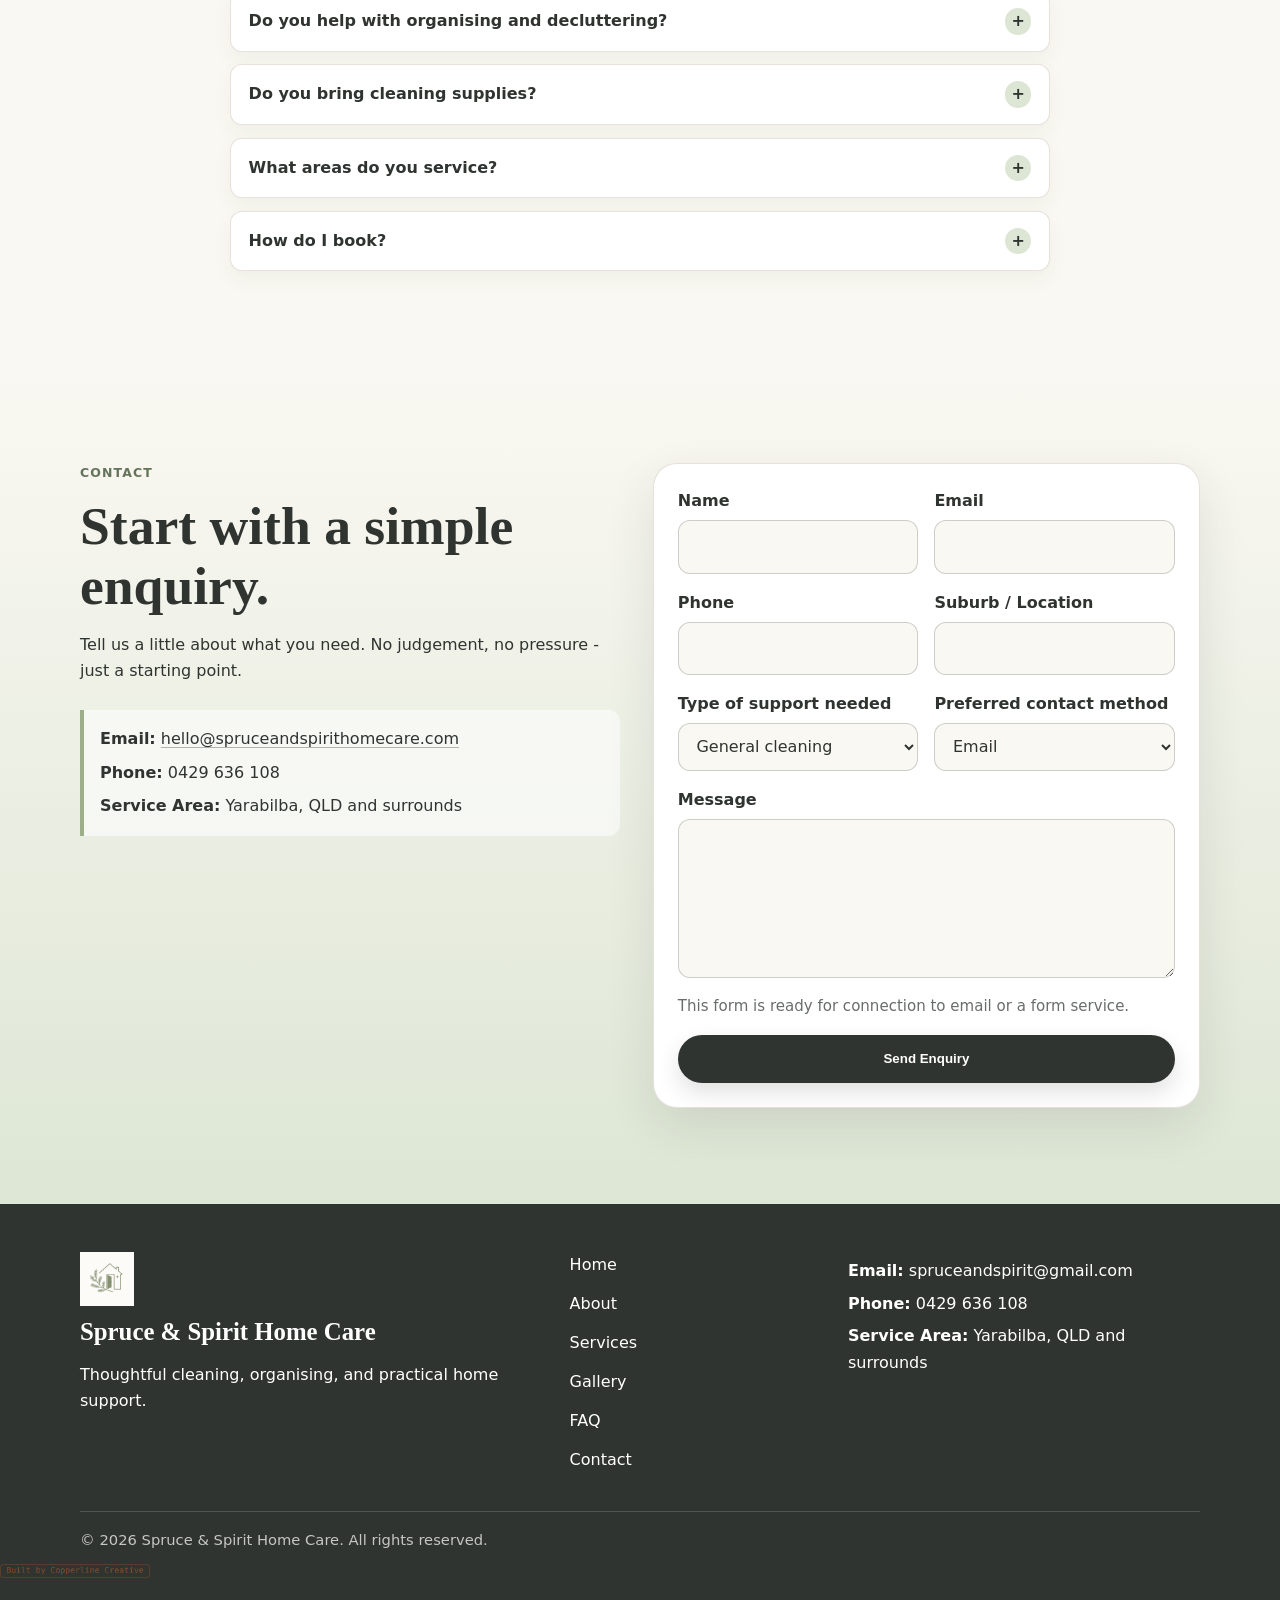
==== commit a8b70dd8: "copperline footer credit" ====
--- a/index.html
+++ b/index.html
@@ -208,7 +208,7 @@
           <div class="section-heading">
             <p class="eyebrow">Testimonials</p>
             <h2>Kind Words</h2>
-            <p>Testimonials will be added here as Spruce &amp; Spirit Home Care begins working with clients.</p>
+            <p>Testimonials coming soon...</p>
           </div>
           <div class="card-grid testimonial-grid">
             <article class="testimonial-card">
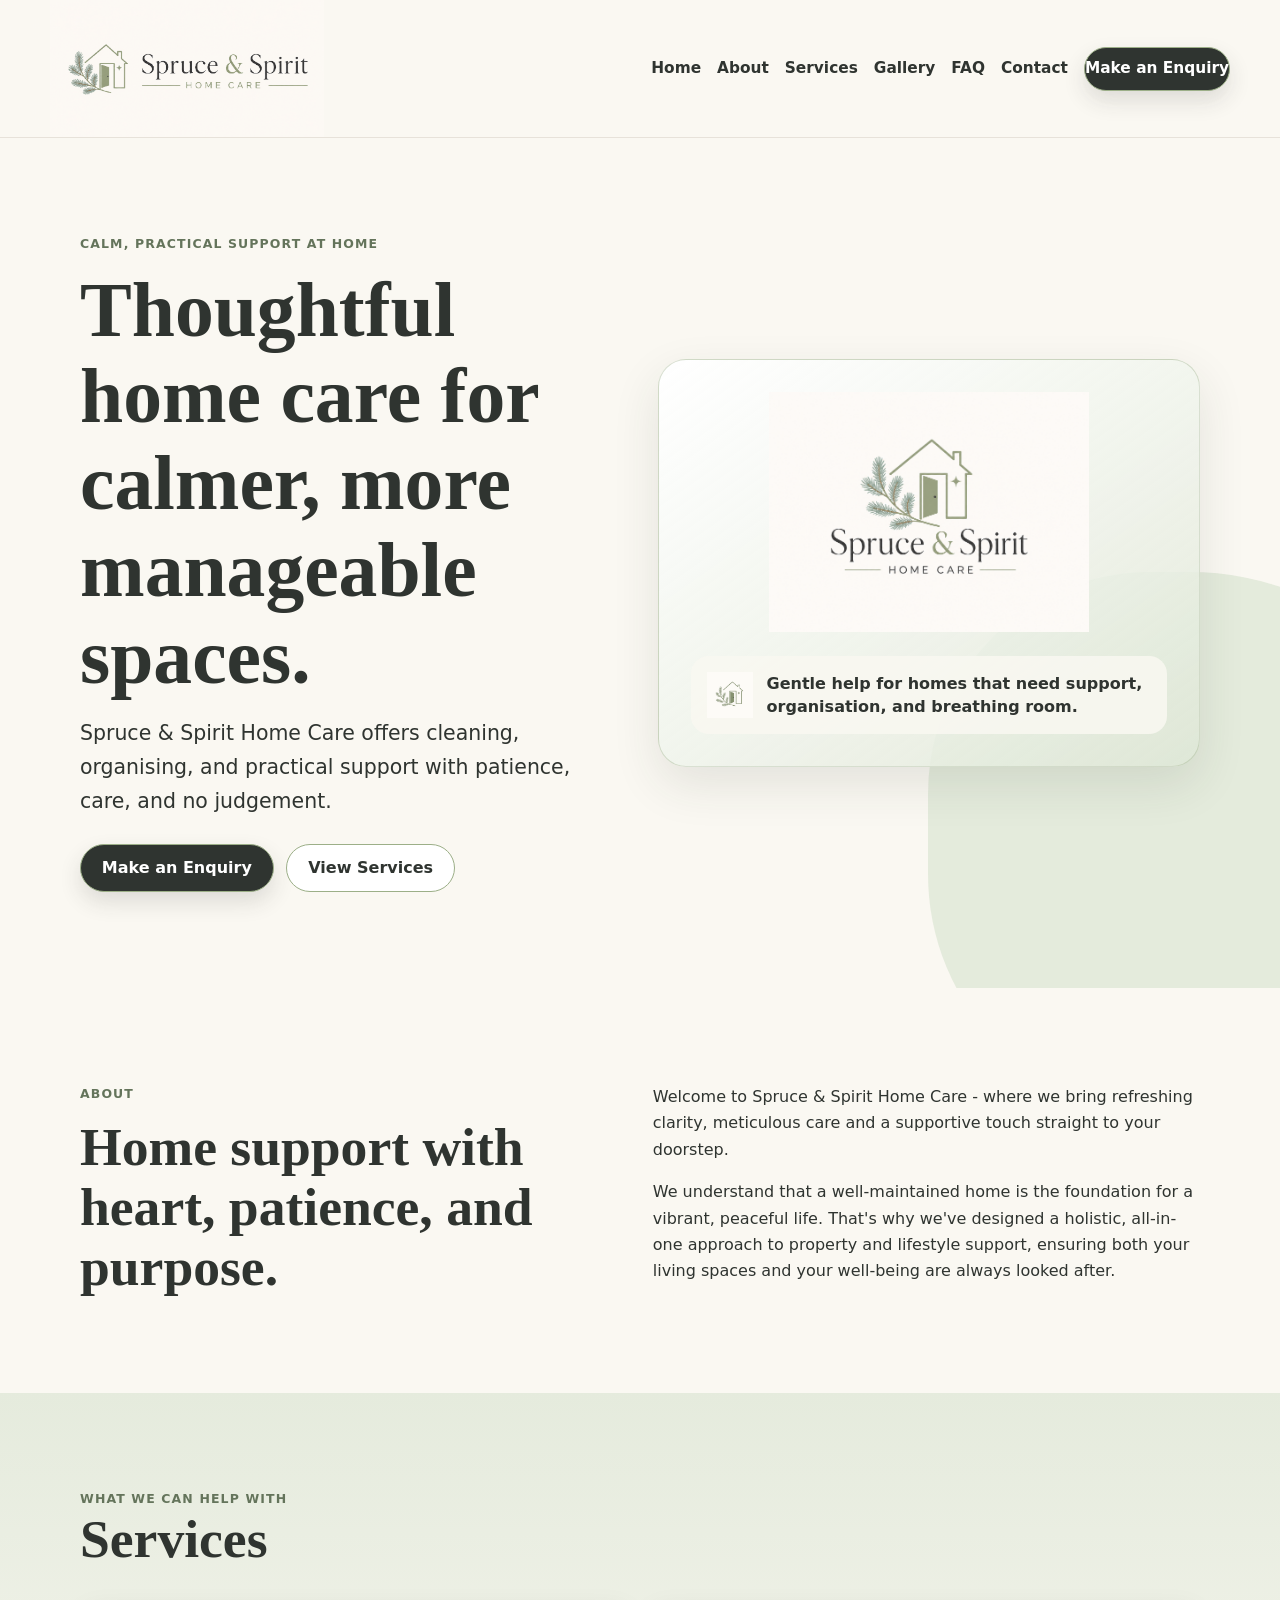
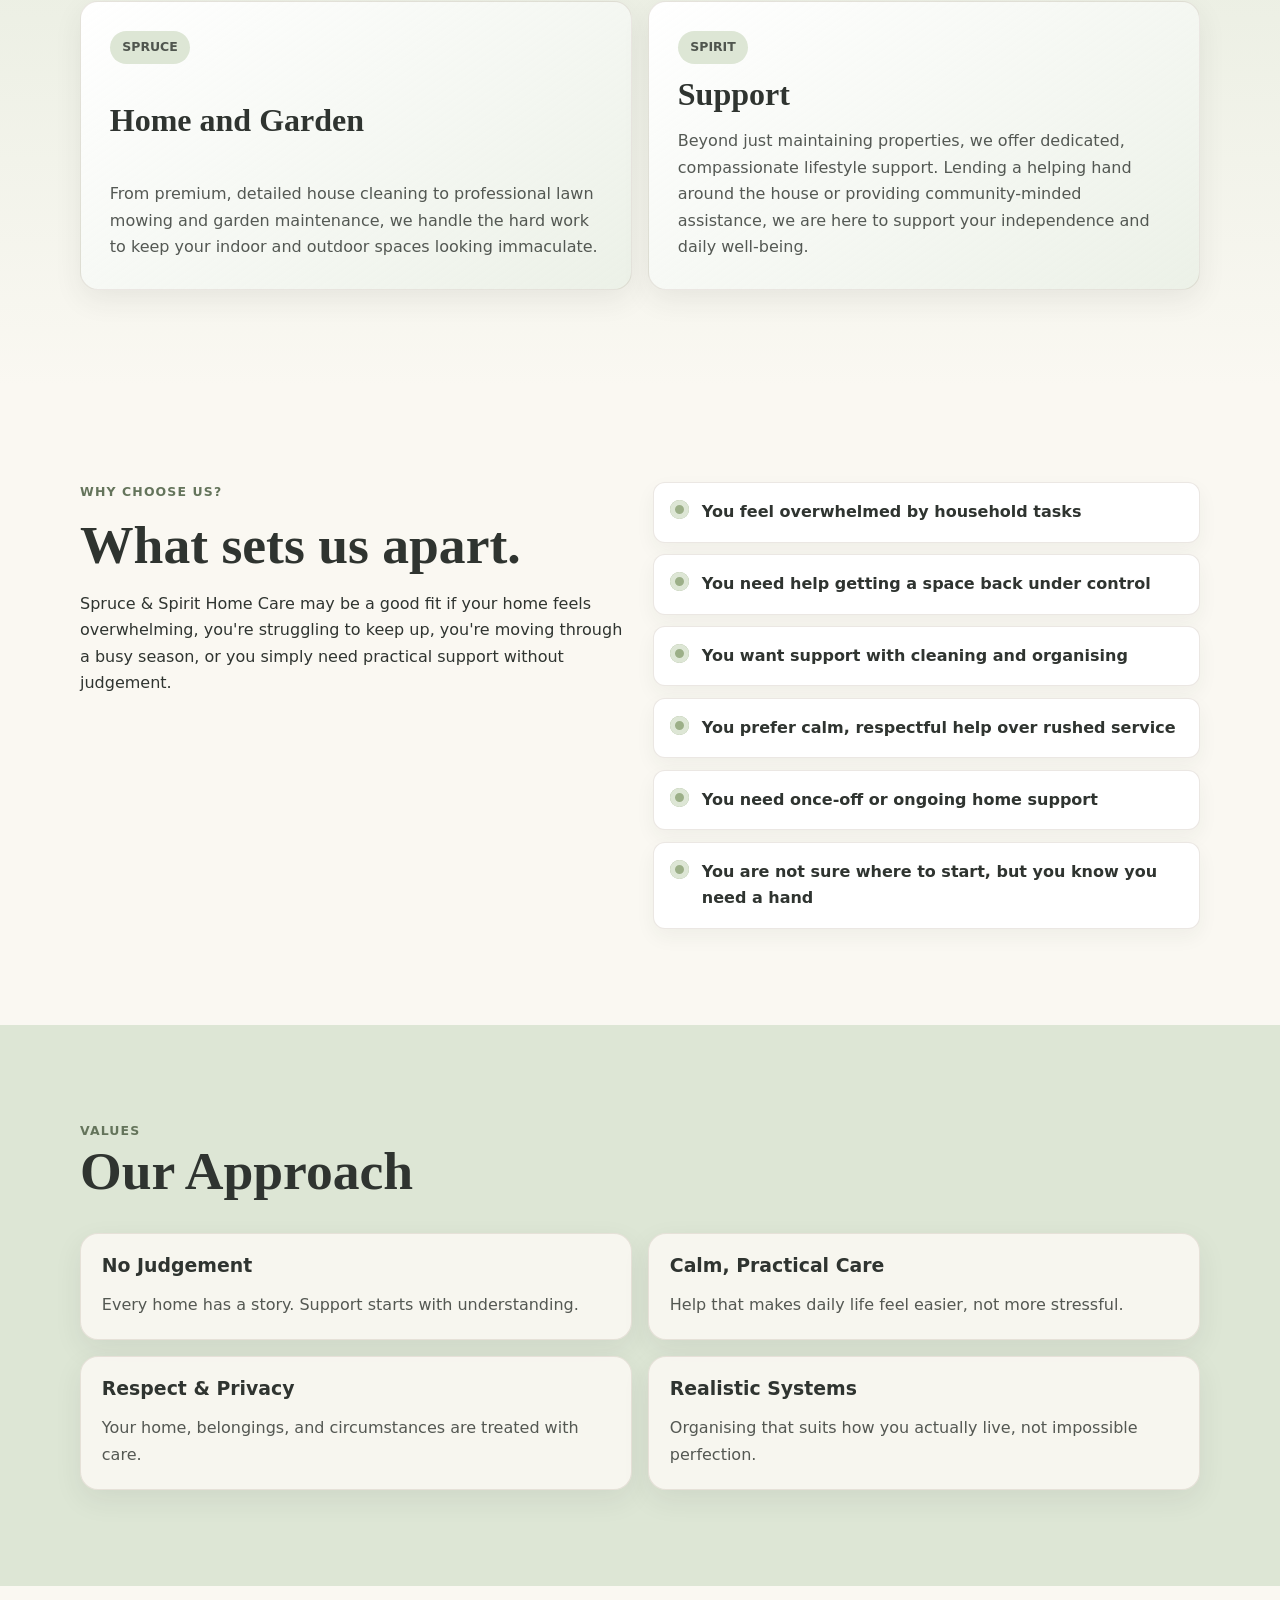
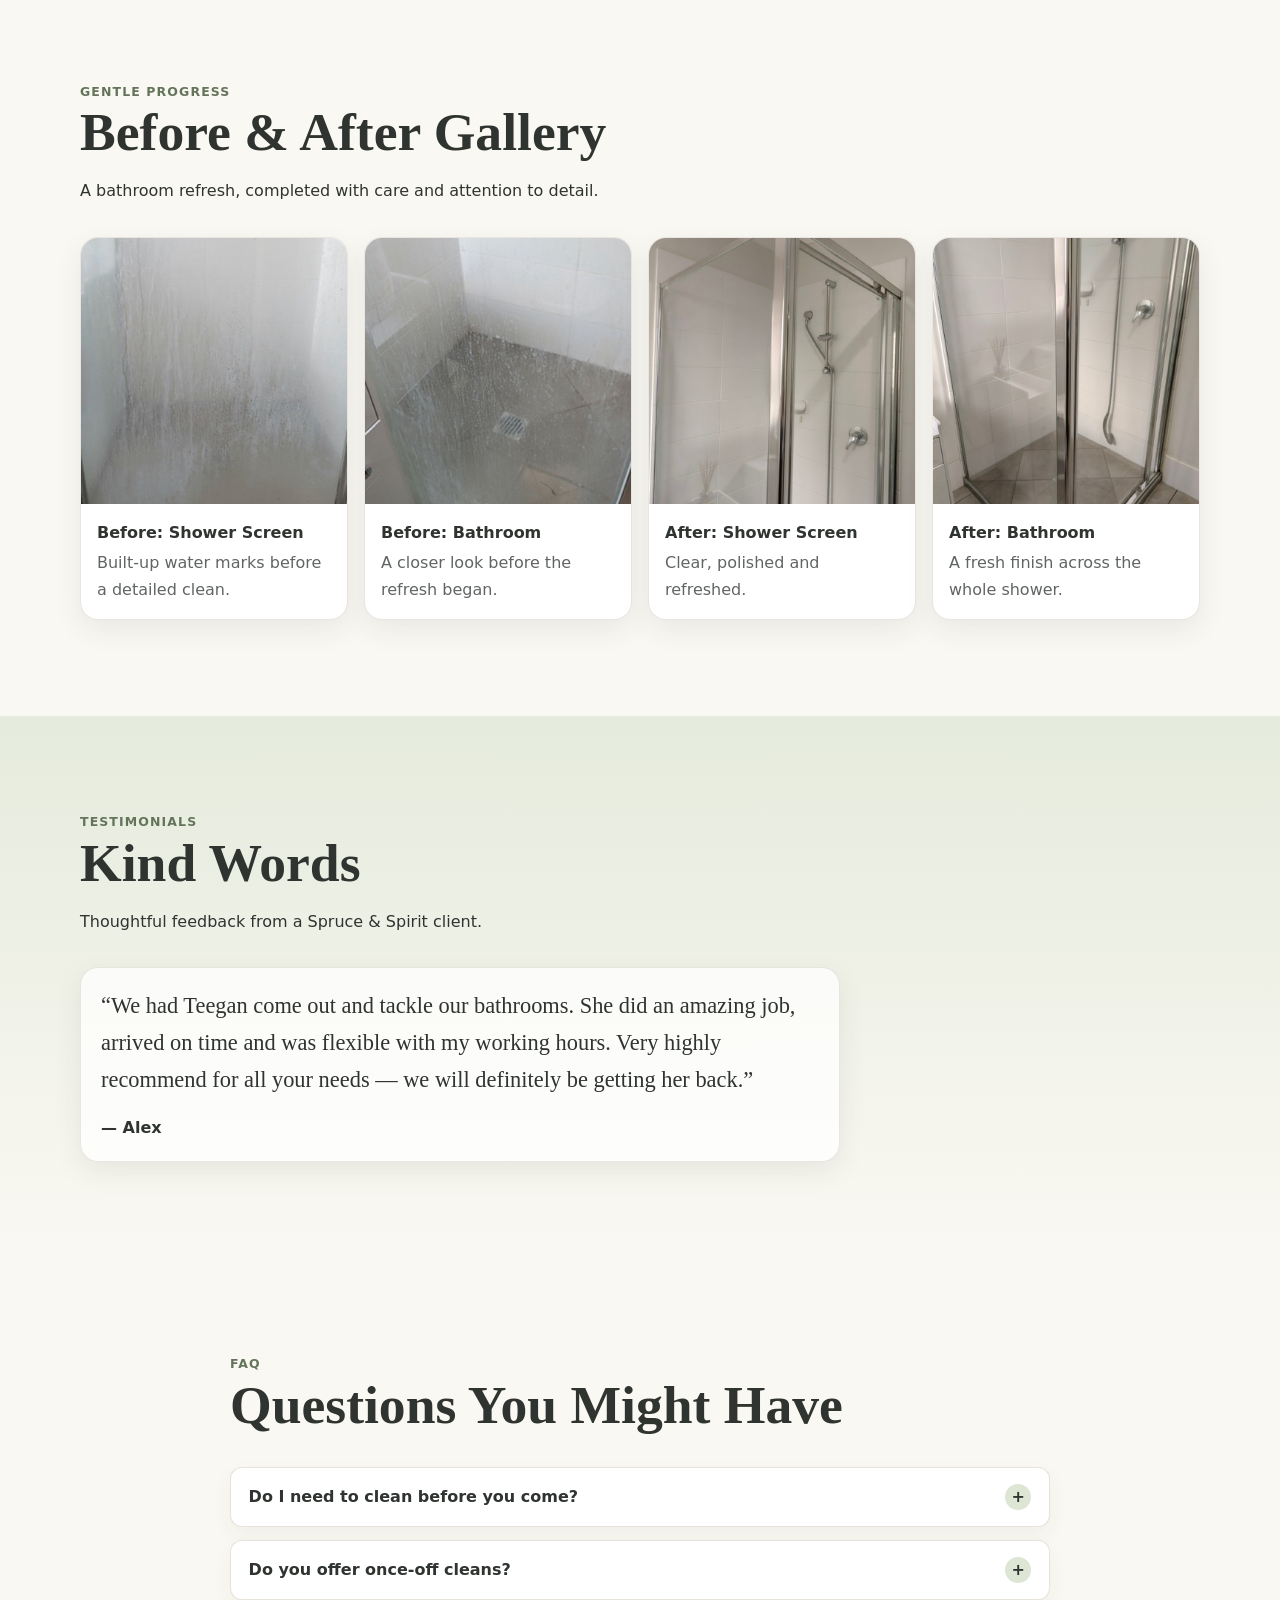
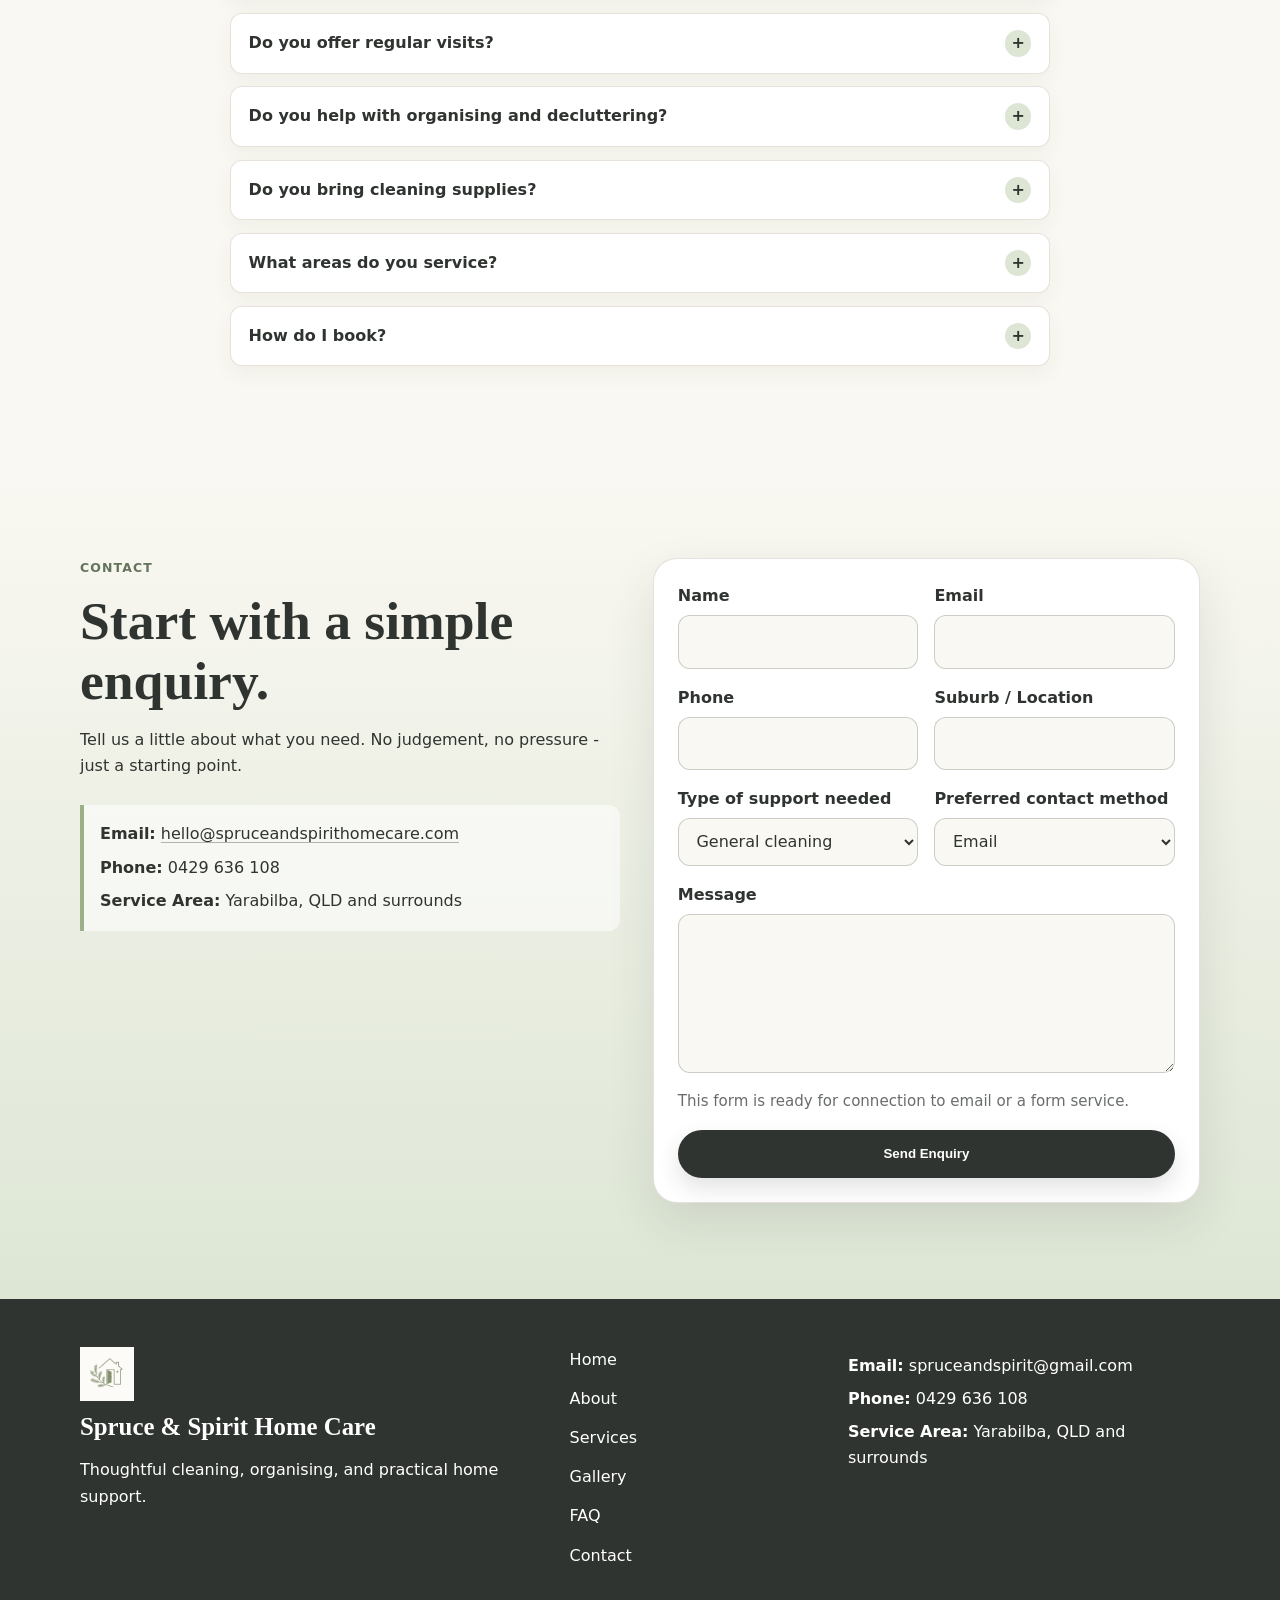
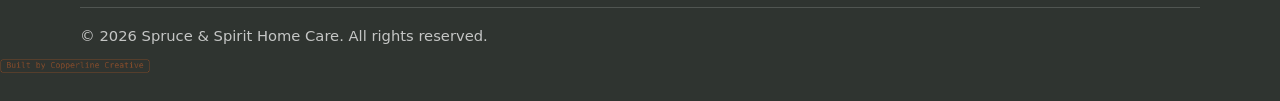
==== commit d95cf0f1: "Add client bathroom gallery and testimonial" ====
--- a/index.html
+++ b/index.html
@@ -96,7 +96,7 @@
             <article class="card service-card">
               <p class="service-label">Spruce</p>
               <h3>Home and Garden</h3>
-              <p>From premium, detailed house cleaning to professional lawn mowing and garden maintenance, we handle the hard work to keeo your indoor and outdoor spaces looking immaculate.</p>
+              <p>From premium, detailed house cleaning to professional lawn mowing and garden maintenance, we handle the hard work to keep your indoor and outdoor spaces looking immaculate.</p>
             </article>
             <article class="card service-card">
               <p class="service-label">Spirit</p>
@@ -160,42 +160,42 @@
           <div class="section-heading">
             <p class="eyebrow">Gentle progress</p>
             <h2>Before &amp; After Gallery</h2>
-            <p></p>
+            <p>A bathroom refresh, completed with care and attention to detail.</p>
           </div>
           <div class="gallery-grid" aria-label="Before and after gallery">
-            <a class="gallery-card" href="gallery/gallery-1.html">
+            <a class="gallery-card" href="Gallery/gallery-1.html">
               <figure>
-                <img src="assets/gallery/blinds-progress.JPG" alt="preview blinds" />
+                <img src="assets/gallery/shower-before-close.jpeg" alt="Shower screen before a detailed bathroom clean" />
                 <figcaption>
-                  <strong>Thorough</strong>
-                  <span>Looking beyond the everyday; make the biggest difference.</span>
+                  <strong>Before: Shower Screen</strong>
+                  <span>Built-up water marks before a detailed clean.</span>
                 </figcaption>
               </figure>
             </a>
-            <a class="gallery-card" href="gallery/gallery-2.html">
+            <a class="gallery-card" href="Gallery/gallery-2.html">
               <figure>
-                <img src="assets/gallery/shower-b.JPG" alt="Before: Bathroom" />
+                <img src="assets/gallery/shower-before-wide.jpeg" alt="Bathroom shower before a detailed clean" />
                 <figcaption>
                   <strong>Before: Bathroom</strong>
-                  <span>The little things build up over time.</span>
+                  <span>A closer look before the refresh began.</span>
                 </figcaption>
               </figure>
             </a>
-            <a class="gallery-card" href="gallery/gallery-3.html">
+            <a class="gallery-card" href="Gallery/gallery-3.html">
               <figure>
-                <img src="assets/gallery/shower-a.JPG" alt="After: Bathroom" />
+                <img src="assets/gallery/shower-after-close.jpeg" alt="Shower screen after a detailed bathroom clean" />
                 <figcaption>
-                  <strong>After: Bathroom</strong>
-                  <span>Fresh and revitalised!</span>
+                  <strong>After: Shower Screen</strong>
+                  <span>Clear, polished and refreshed.</span>
                 </figcaption>
               </figure>
             </a>
-            <a class="gallery-card" href="gallery/gallery-4.html">
+            <a class="gallery-card" href="Gallery/gallery-4.html">
               <figure>
-                <img src="assets/gallery/pantry.after.JPG" alt="Pantry reset" />
+                <img src="assets/gallery/shower-after-wide.jpeg" alt="Bathroom shower after a detailed clean" />
                 <figcaption>
-                  <strong>Pantry Reset</strong>
-                  <span>Reorganised and stress-free!</span>
+                  <strong>After: Bathroom</strong>
+                  <span>A fresh finish across the whole shower.</span>
                 </figcaption>
               </figure>
             </a>
@@ -208,20 +208,14 @@
           <div class="section-heading">
             <p class="eyebrow">Testimonials</p>
             <h2>Kind Words</h2>
-            <p>Testimonials coming soon...</p>
+            <p>Thoughtful feedback from a Spruce &amp; Spirit client.</p>
           </div>
           <div class="card-grid testimonial-grid">
             <article class="testimonial-card">
-              <p class="coming-soon">Coming soon</p>
-              <p>Coming soon</p>
-            </article>
-            <article class="testimonial-card">
-              <p class="coming-soon">Coming soon</p>
-              <p>Coming soon</p>
-            </article>
-            <article class="testimonial-card">
-              <p class="coming-soon">Coming soon</p>
-              <p>Coming soon</p>
+              <blockquote>
+                “We had Teegan come out and tackle our bathrooms. She did an amazing job, arrived on time and was flexible with my working hours. Very highly recommend for all your needs — we will definitely be getting her back.”
+              </blockquote>
+              <p class="testimonial-author">— Alex</p>
             </article>
           </div>
         </div>
--- a/styles.css
+++ b/styles.css
@@ -558,6 +558,25 @@
   padding: 1.25rem;
 }
 
+.testimonial-grid:has(.testimonial-card:only-child) {
+  grid-template-columns: minmax(0, 1fr);
+  max-width: 760px;
+}
+
+.testimonial-card blockquote {
+  margin: 0;
+  color: var(--charcoal);
+  font-family: Georgia, "Times New Roman", serif;
+  font-size: clamp(1.12rem, 2.5vw, 1.4rem);
+  line-height: 1.65;
+}
+
+.testimonial-card .testimonial-author {
+  margin: 1rem 0 0;
+  color: var(--charcoal);
+  font-weight: 800;
+}
+
 .coming-soon {
   width: fit-content;
   margin: 0;
@@ -832,4 +851,4 @@
   height: auto;
   display: block;
   opacity: 0.85;
-}+}
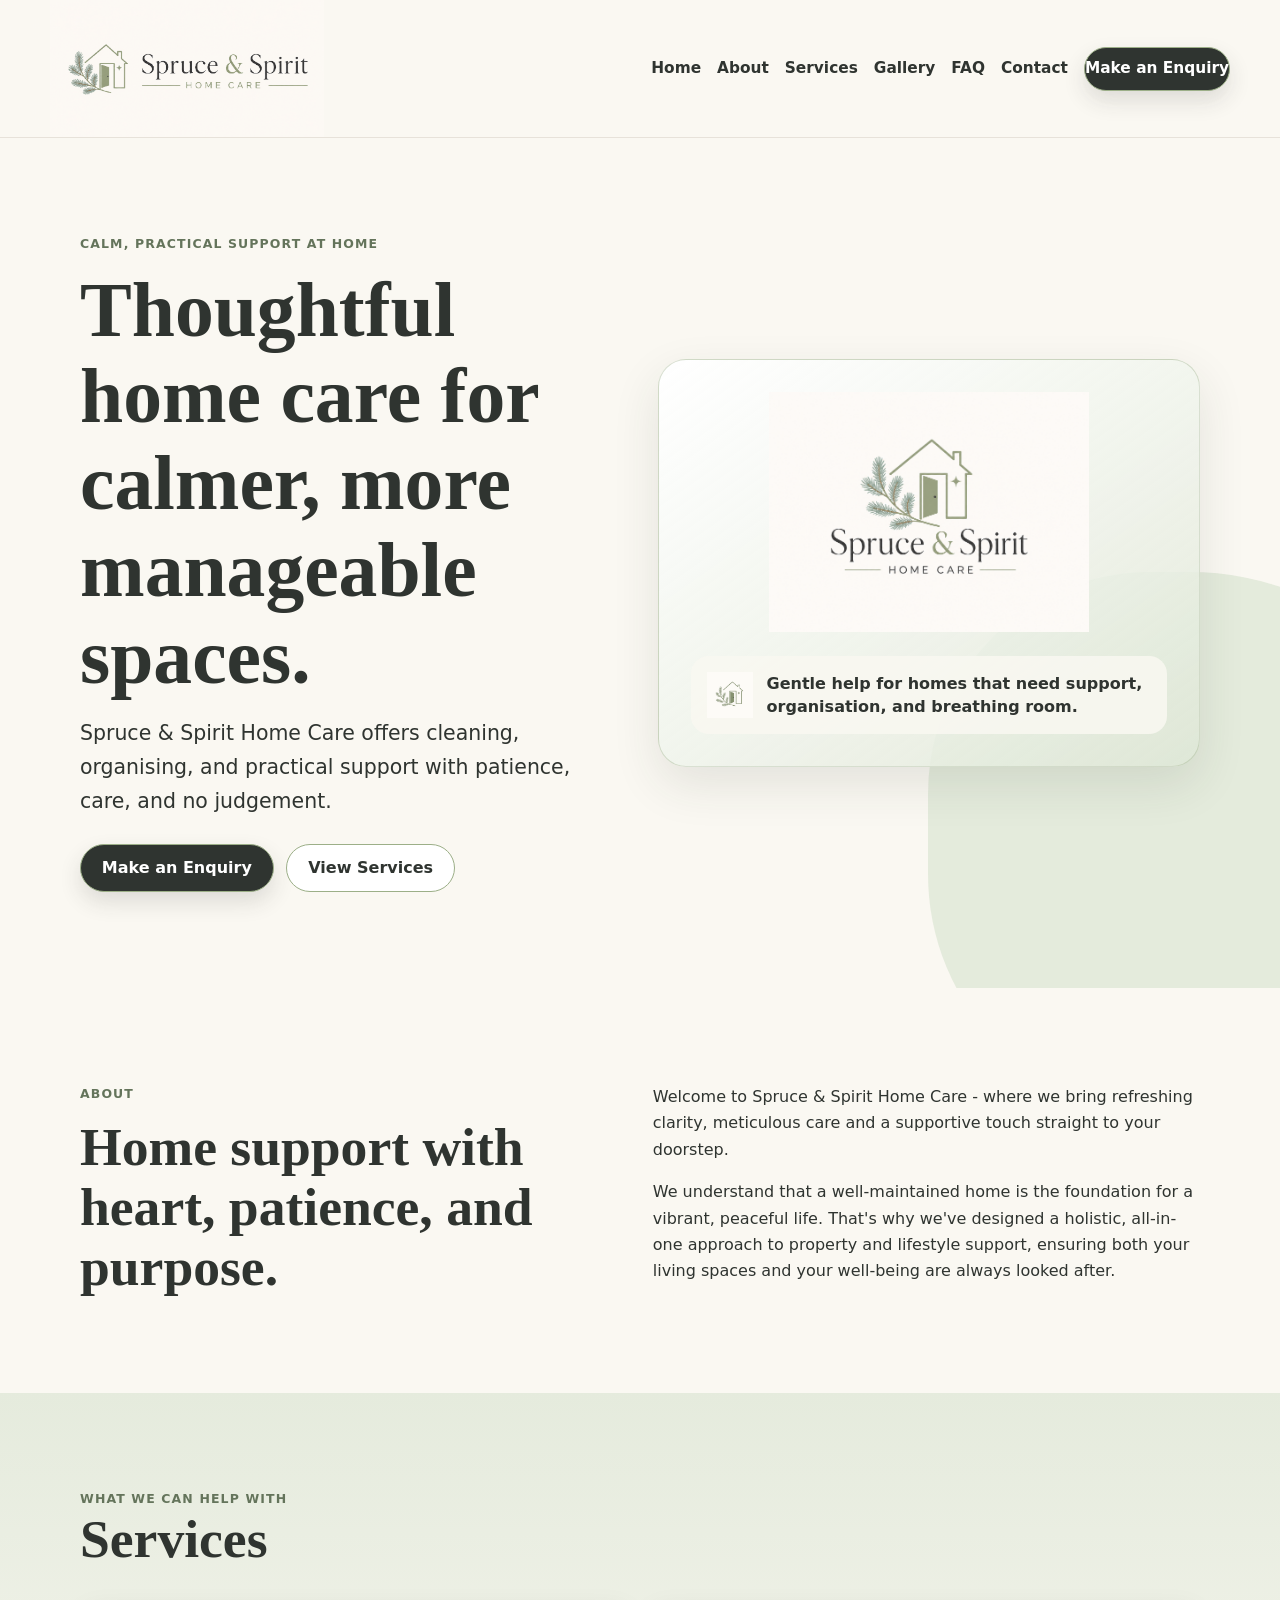
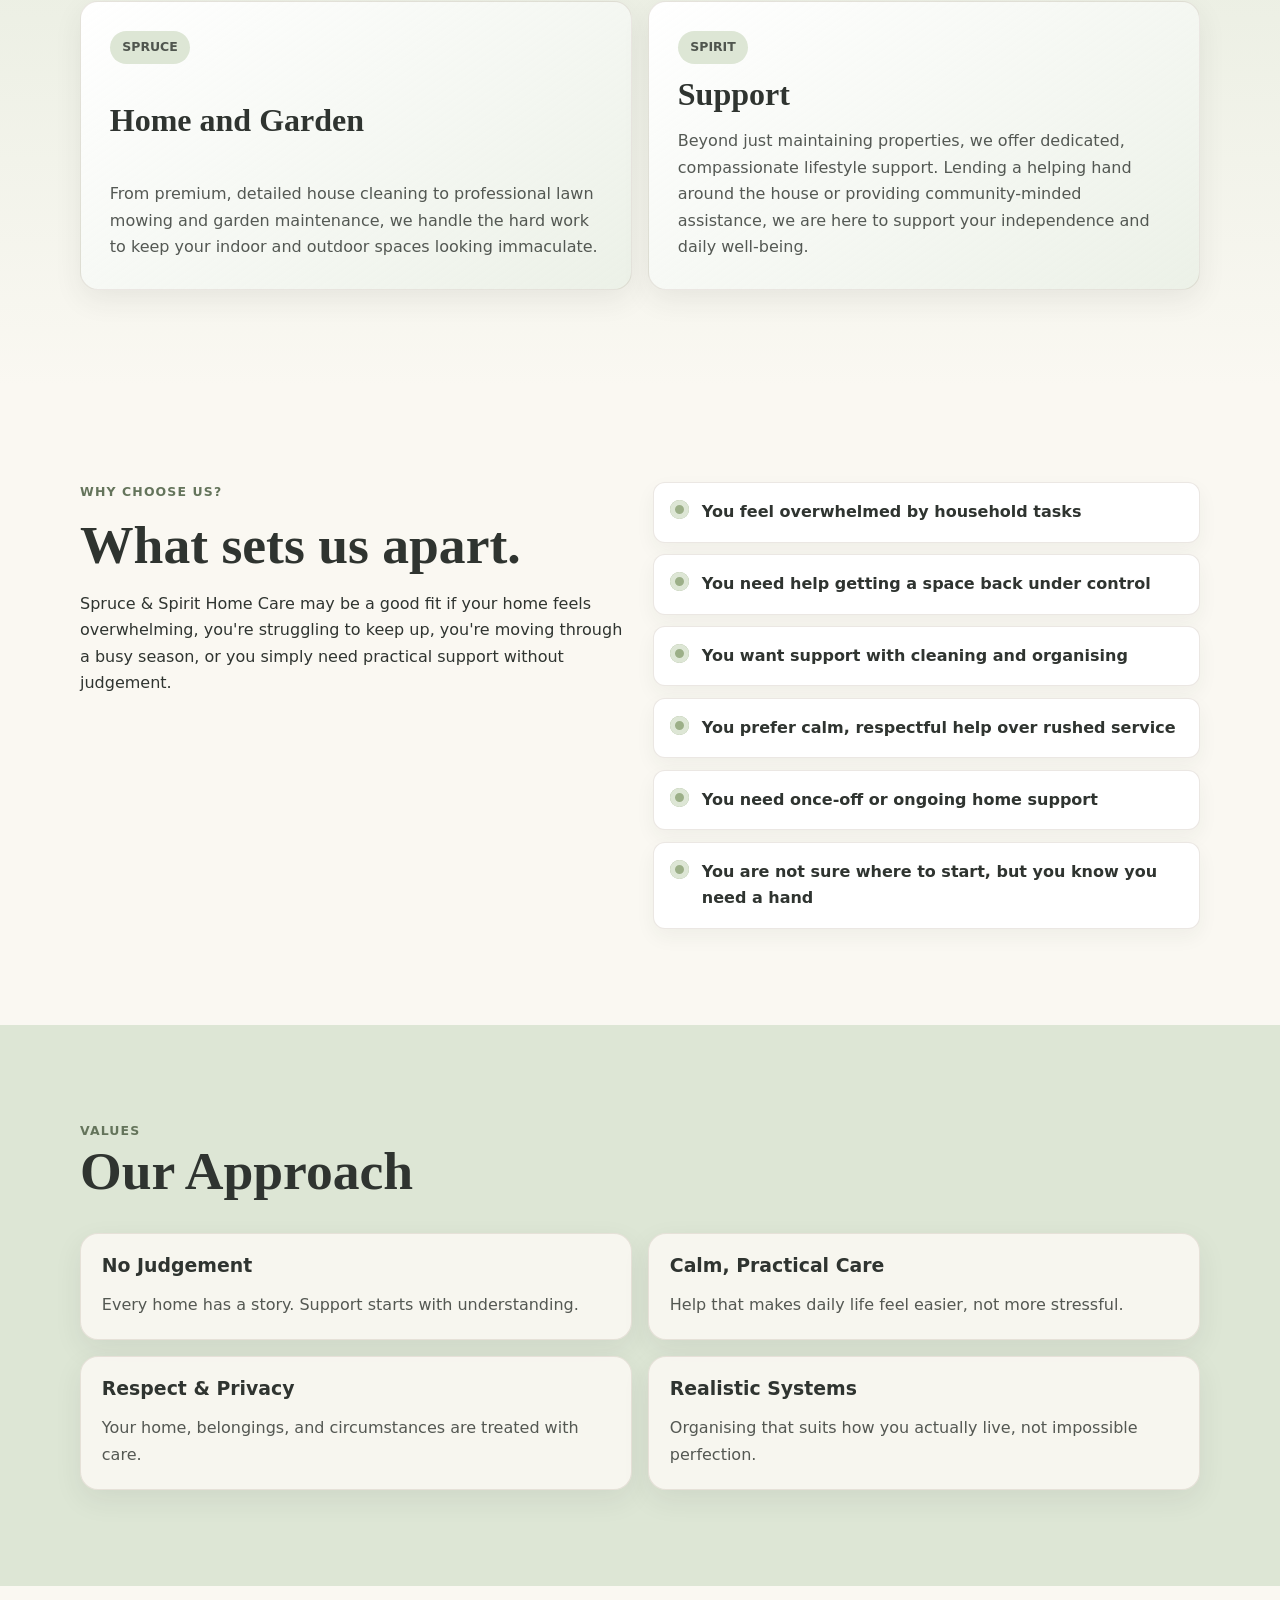
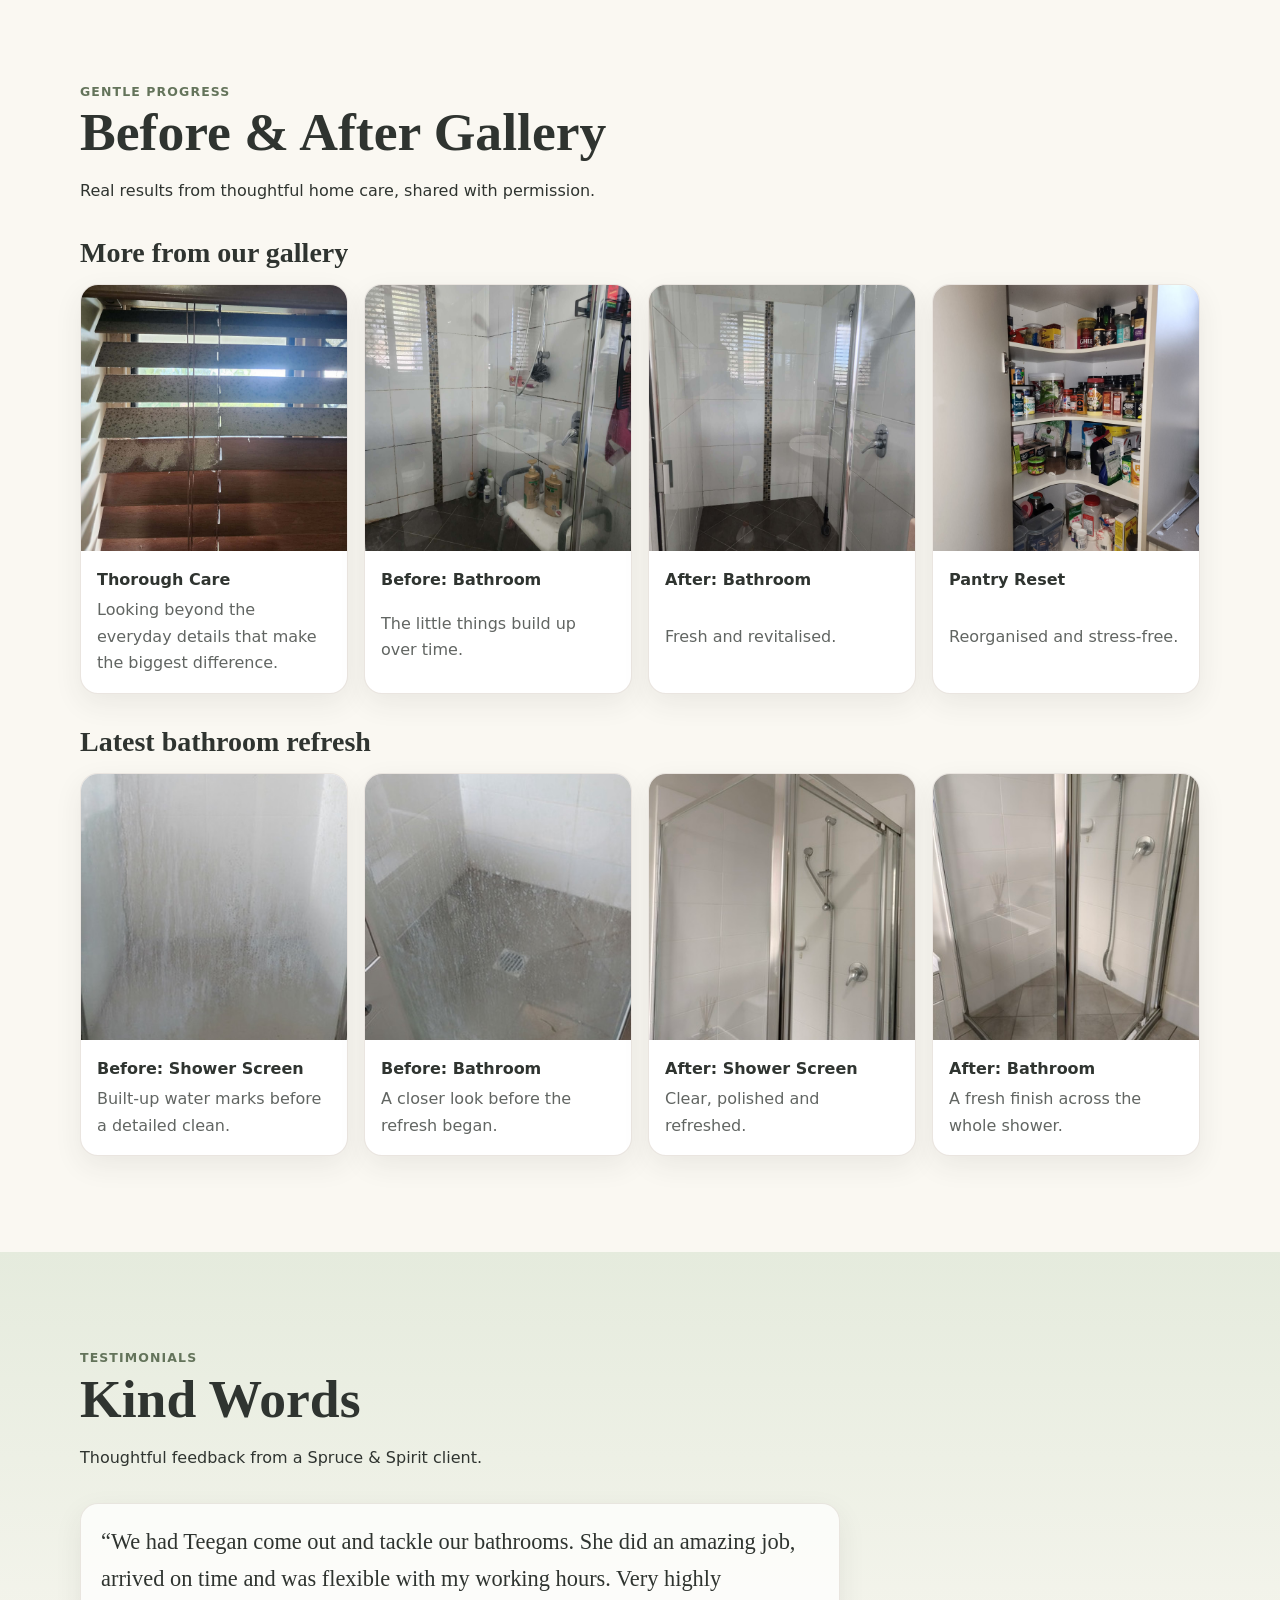
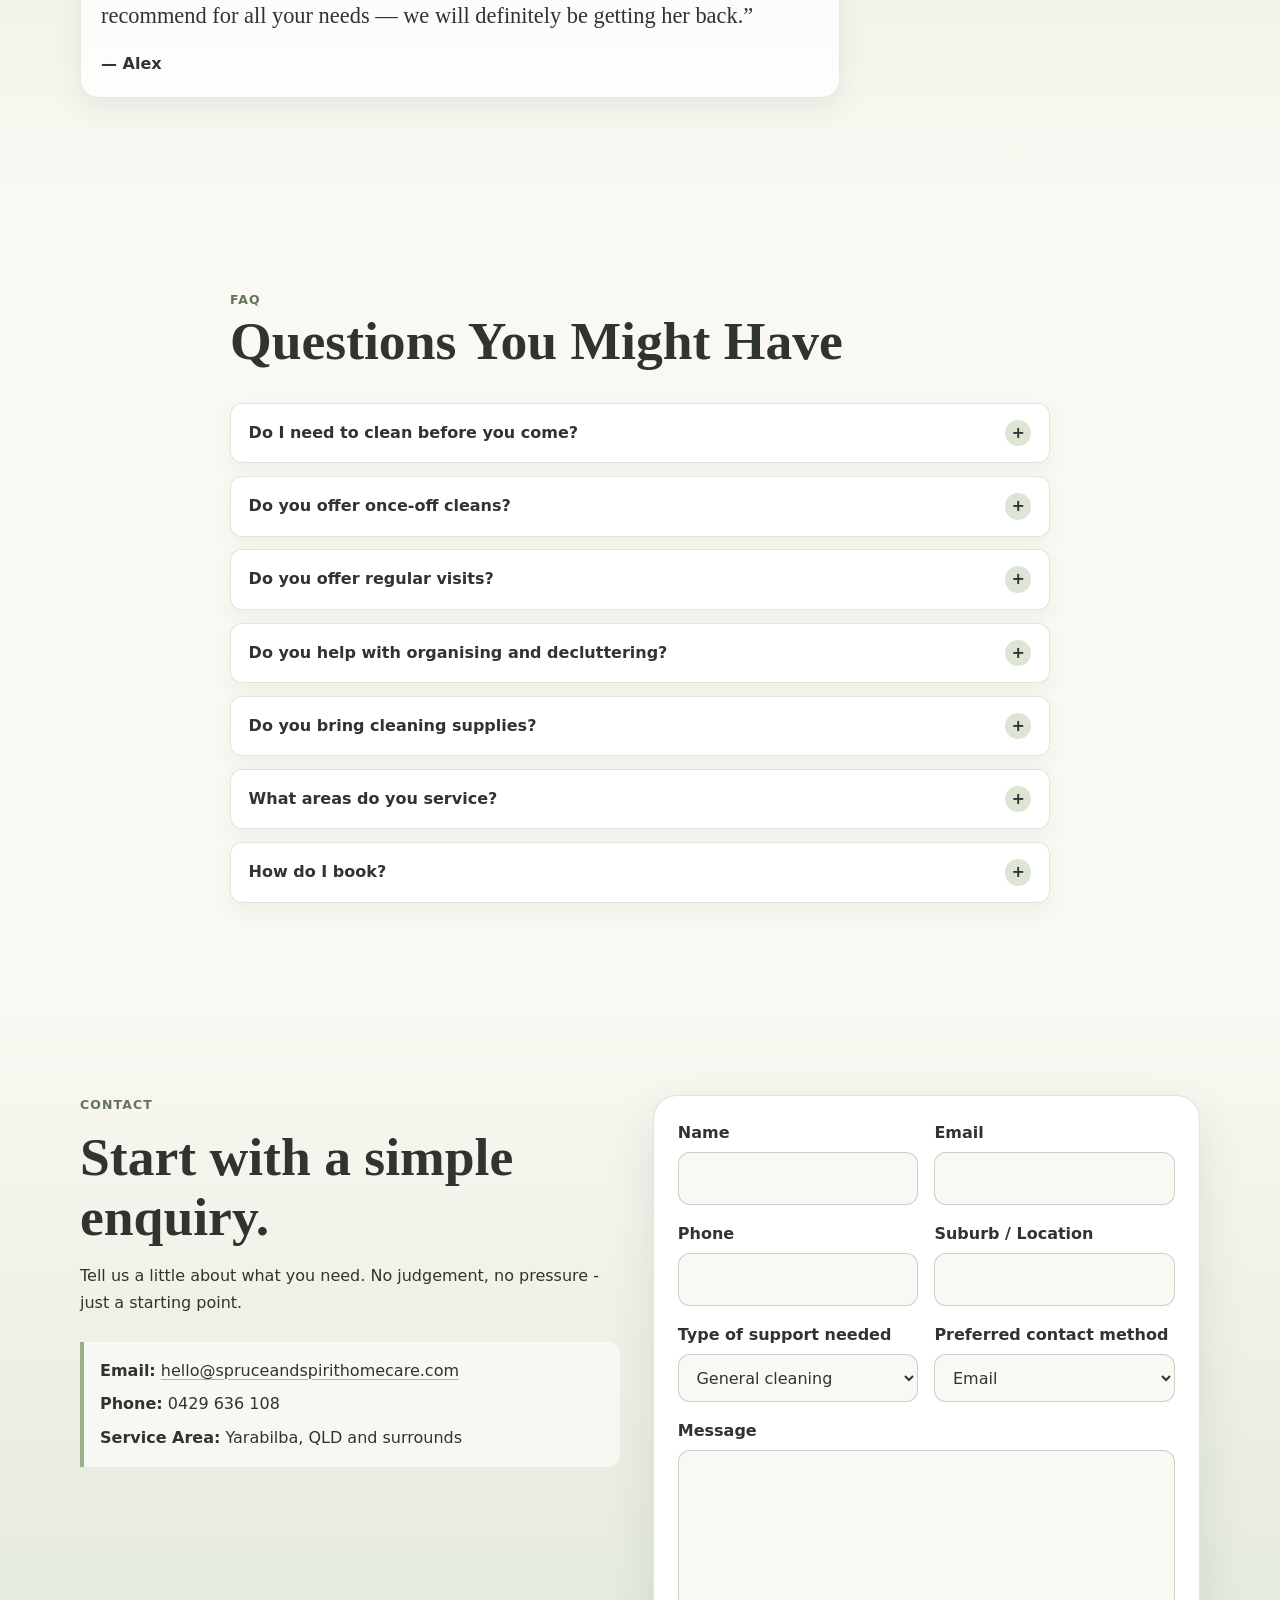
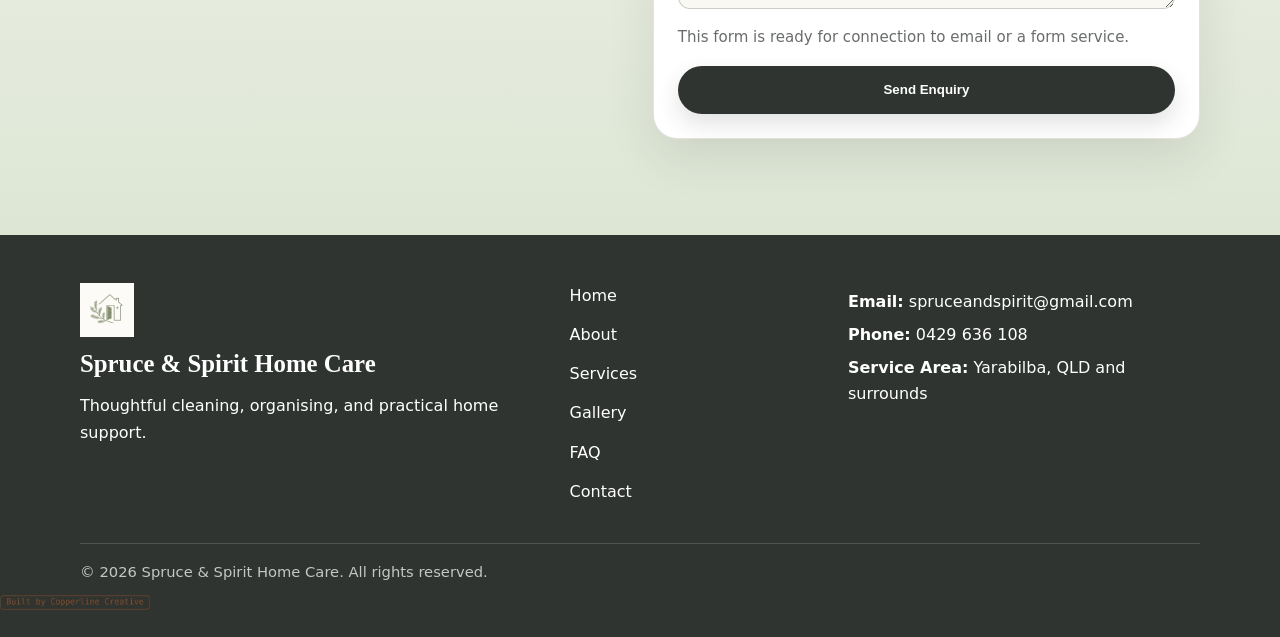
==== commit e1372601: "Restore original gallery above latest photos" ====
--- a/index.html
+++ b/index.html
@@ -160,11 +160,52 @@
           <div class="section-heading">
             <p class="eyebrow">Gentle progress</p>
             <h2>Before &amp; After Gallery</h2>
-            <p>A bathroom refresh, completed with care and attention to detail.</p>
-          </div>
+            <p>Real results from thoughtful home care, shared with permission.</p>
+          </div>
+          <h3 class="gallery-group-title">More from our gallery</h3>
           <div class="gallery-grid" aria-label="Before and after gallery">
             <a class="gallery-card" href="Gallery/gallery-1.html">
               <figure>
+                <img src="assets/gallery/blinds-progress.JPG" alt="Window blinds being carefully cleaned" />
+                <figcaption>
+                  <strong>Thorough Care</strong>
+                  <span>Looking beyond the everyday details that make the biggest difference.</span>
+                </figcaption>
+              </figure>
+            </a>
+            <a class="gallery-card" href="Gallery/gallery-2.html">
+              <figure>
+                <img src="assets/gallery/shower-b.JPG" alt="Bathroom shower before a cleaning reset" />
+                <figcaption>
+                  <strong>Before: Bathroom</strong>
+                  <span>The little things build up over time.</span>
+                </figcaption>
+              </figure>
+            </a>
+            <a class="gallery-card" href="Gallery/gallery-3.html">
+              <figure>
+                <img src="assets/gallery/shower-a.JPG" alt="Bathroom shower after careful cleaning support" />
+                <figcaption>
+                  <strong>After: Bathroom</strong>
+                  <span>Fresh and revitalised.</span>
+                </figcaption>
+              </figure>
+            </a>
+            <a class="gallery-card" href="Gallery/gallery-4.html">
+              <figure>
+                <img src="assets/gallery/pantry.after.JPG" alt="Pantry after an organising reset" />
+                <figcaption>
+                  <strong>Pantry Reset</strong>
+                  <span>Reorganised and stress-free.</span>
+                </figcaption>
+              </figure>
+            </a>
+          </div>
+
+          <h3 class="gallery-group-title">Latest bathroom refresh</h3>
+          <div class="gallery-grid" aria-label="Latest bathroom before and after gallery">
+            <a class="gallery-card" href="Gallery/gallery-5.html">
+              <figure>
                 <img src="assets/gallery/shower-before-close.jpeg" alt="Shower screen before a detailed bathroom clean" />
                 <figcaption>
                   <strong>Before: Shower Screen</strong>
@@ -172,7 +213,7 @@
                 </figcaption>
               </figure>
             </a>
-            <a class="gallery-card" href="Gallery/gallery-2.html">
+            <a class="gallery-card" href="Gallery/gallery-6.html">
               <figure>
                 <img src="assets/gallery/shower-before-wide.jpeg" alt="Bathroom shower before a detailed clean" />
                 <figcaption>
@@ -181,7 +222,7 @@
                 </figcaption>
               </figure>
             </a>
-            <a class="gallery-card" href="Gallery/gallery-3.html">
+            <a class="gallery-card" href="Gallery/gallery-7.html">
               <figure>
                 <img src="assets/gallery/shower-after-close.jpeg" alt="Shower screen after a detailed bathroom clean" />
                 <figcaption>
@@ -190,7 +231,7 @@
                 </figcaption>
               </figure>
             </a>
-            <a class="gallery-card" href="Gallery/gallery-4.html">
+            <a class="gallery-card" href="Gallery/gallery-8.html">
               <figure>
                 <img src="assets/gallery/shower-after-wide.jpeg" alt="Bathroom shower after a detailed clean" />
                 <figcaption>
--- a/styles.css
+++ b/styles.css
@@ -486,6 +486,17 @@
   transition: transform 180ms ease, box-shadow 180ms ease, border-color 180ms ease;
 }
 
+.gallery-group-title {
+  margin: 2rem 0 1rem;
+  color: var(--charcoal);
+  font-family: Georgia, "Times New Roman", serif;
+  font-size: clamp(1.35rem, 3vw, 1.75rem);
+}
+
+.section-heading + .gallery-group-title {
+  margin-top: 0;
+}
+
 .gallery-card:hover {
   transform: translateY(-3px);
   border-color: rgba(156, 175, 136, 0.72);
